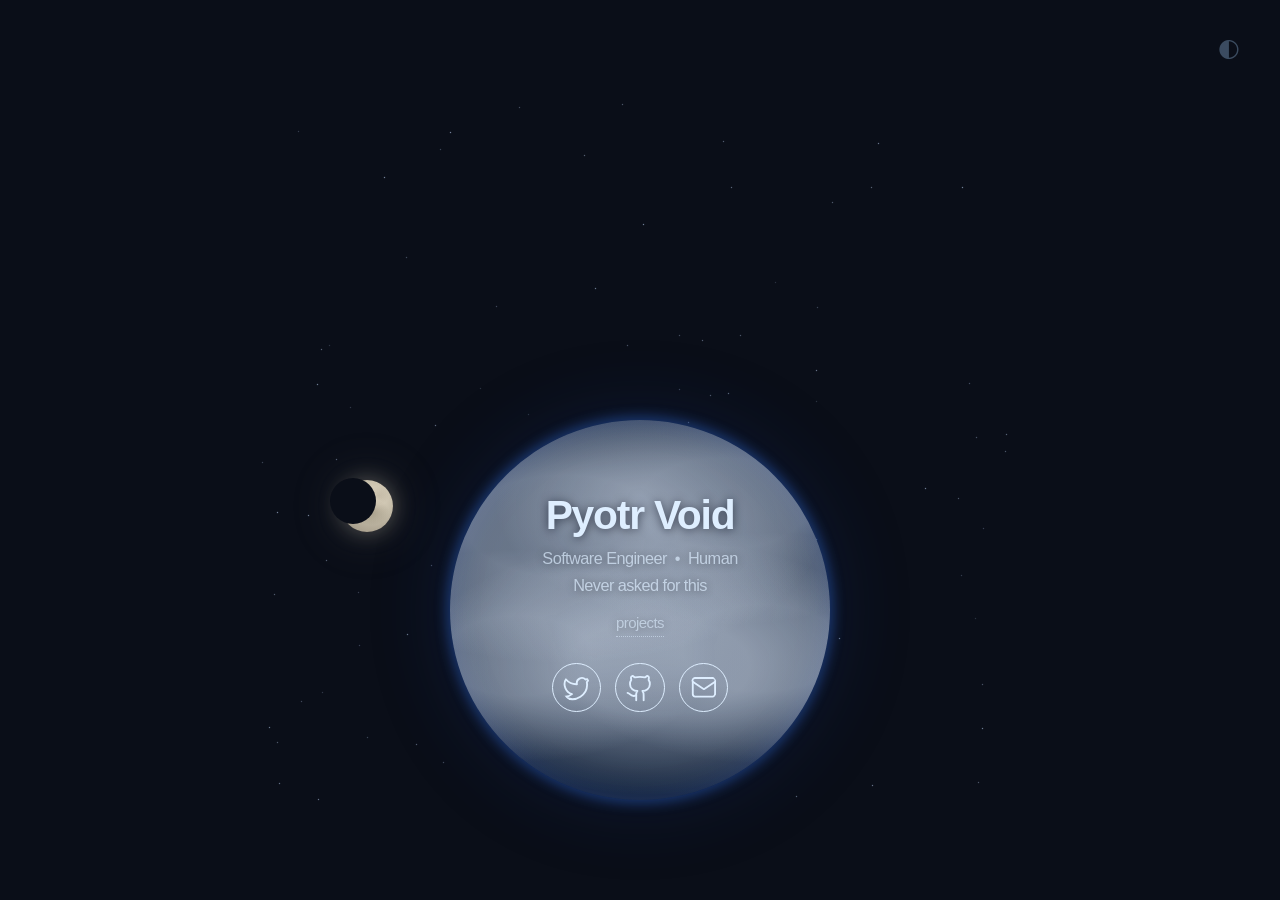
==== index.html @ f8dc1c91 "list clauss on the app store, guard theme storage Clauss is out of TestFlight-only. Both places that" ====
<!doctype html>
<html lang="en" data-theme="dark">
    <head>
        <meta charset="utf-8" />
        <title>Pyotr Void — Software Engineer</title>
        <meta
            name="description"
            content="Personal website of Pyotr Void, Software Engineer"
        />
        <meta name="viewport" content="width=device-width, initial-scale=1" />
        <!-- Kept in sync with the active theme by syncThemeColor(); not keyed
             on prefers-color-scheme, since the toggle is what picks the theme. -->
        <meta name="theme-color" content="#0a0e18" />
        <meta name="color-scheme" content="dark light" />

        <!-- Open Graph -->
        <meta property="og:type" content="website" />
        <meta property="og:url" content="https://ptrpl4.page/" />
        <meta property="og:title" content="Pyotr Void — Software Engineer" />
        <meta property="og:description" content="Personal website of Pyotr Void, Software Engineer" />
        <meta property="og:image" content="https://ptrpl4.page/assets/favicons/web-app-manifest-512x512.png" />
        <meta name="twitter:card" content="summary" />
        <meta name="twitter:creator" content="@ptrpl4" />

        <!-- Favicon -->
        <link rel="icon" href="assets/favicons/favicon.svg" type="image/svg+xml" />
        <link rel="icon" href="assets/favicons/favicon.ico" />
        <link rel="apple-touch-icon" href="assets/favicons/apple-touch-icon.png" />
        <link rel="manifest" href="assets/favicons/site.webmanifest" />

        <link rel="canonical" href="https://ptrpl4.page/" />

        <link rel="stylesheet" href="assets/css/main.css?v=14" />

        <script>
            // Restore saved theme before paint
            (function () {
                // Storage can be refused outright — Safari with cookies blocked,
                // a locked-down profile, some file:// origins. An uncaught
                // SecurityError here would abort the rest of this block and take
                // the toggle listener below with it, leaving a dead button. Fall
                // back to a theme that lasts the session instead.
                function readTheme() {
                    try { return localStorage.getItem("theme"); } catch (e) { return null; }
                }
                function saveTheme(next) {
                    try { localStorage.setItem("theme", next); } catch (e) {}
                }

                var saved = readTheme();
                if (saved === "light" || saved === "dark") {
                    document.documentElement.setAttribute("data-theme", saved);
                }

                // Browser chrome follows the toggle, not the OS. Values mirror --bg.
                var BG = { dark: "#0a0e18", light: "#7aaac8" };
                window.syncThemeColor = function (theme) {
                    var meta = document.querySelector('meta[name="theme-color"]');
                    if (meta) meta.setAttribute("content", BG[theme] || BG.dark);
                };
                syncThemeColor(document.documentElement.getAttribute("data-theme"));

                // Delegated on document so this can live in <head>, where the
                // pre-paint work already has to happen — #theme-toggle is not
                // parsed yet. This block is identical on every page: one that
                // needs extra work on a switch sets window.onThemeChange, which
                // only the landing page does (to reroll the sky object).
                document.addEventListener("click", function (e) {
                    var t = e.target;
                    if (!t || !t.closest || !t.closest("#theme-toggle")) return;
                    var html = document.documentElement;
                    var next = html.getAttribute("data-theme") === "dark" ? "light" : "dark";
                    html.setAttribute("data-theme", next);
                    saveTheme(next);
                    syncThemeColor(next);
                    if (window.onThemeChange) window.onThemeChange(next);
                });
            })();
        </script>
    </head>
    <body>
        <button id="theme-toggle" aria-label="Toggle theme">◐</button>

        <main class="space">
            <div id="stars"></div>
            <div id="sat-orbit"><div id="satellite"></div></div>
            <div id="comet"></div>
            <div id="sky-object"></div>

            <div class="circle">
                <header id="header">
                    <h1>Pyotr Void</h1>
                    <p class="tagline">
                        Software Engineer &nbsp;&bull;&nbsp; Human<br>
                        Never asked for this
                    </p>
                    <a class="page-links" href="/projects/">projects</a>

                    <nav aria-label="Social media links">
                        <!-- role="list" because the reset sets `list-style: none`,
                             and Safari drops list semantics from a list styled
                             that way — VoiceOver stops announcing the count. -->
                        <ul role="list">
                            <li>
                                <a href="https://twitter.com/ptrpl4" aria-label="Twitter">
                                    <svg
                                        aria-hidden="true"
                                        viewBox="0 0 24 24"
                                        width="24"
                                        height="24"
                                        stroke="currentColor"
                                        fill="none"
                                        stroke-width="1.75"
                                        stroke-linecap="round"
                                        stroke-linejoin="round"
                                    >
                                        <path d="M22 4s-.7 2.1-2 3.4c1.6 10-9.4 17.3-18 11.6 2.2.1 4.4-.6 6-2C3 15.5.5 9.6 3 5c2.2 2.6 5.6 4.1 9 4-.9-4.2 4-6.6 7-3.8 1.1 0 3-1.2 3-1.2z"></path>
                                    </svg>
                                </a>
                            </li>
                            <li>
                                <a href="https://github.com/ptrpl4" aria-label="GitHub">
                                    <svg
                                        aria-hidden="true"
                                        viewBox="0 0 24 24"
                                        width="24"
                                        height="24"
                                        stroke="currentColor"
                                        fill="none"
                                        stroke-width="1.75"
                                        stroke-linecap="round"
                                        stroke-linejoin="round"
                                    >
                                        <path d="M15 22v-4a4.8 4.8 0 0 0-1-3.5c3 0 6-2 6-5.5.08-1.25-.27-2.48-1-3.5.28-1.15.28-2.35 0-3.5 0 0-1 0-3 1.5-2.64-.5-5.36-.5-8 0C6 2 5 2 5 2c-.3 1.15-.3 2.35 0 3.5A5.403 5.403 0 0 0 4 9c0 3.5 3 5.5 6 5.5-.39.49-.68 1.05-.85 1.65-.17.6-.22 1.23-.15 1.85v4"></path>
                                        <path d="M9 18c-4.51 2-5-2-7-2"></path>
                                    </svg>
                                </a>
                            </li>
                            <li>
                                <a href="&#109;&#97;&#105;&#108;&#116;&#111;&#58;&#112;&#116;&#114;&#112;&#108;&#52;&#64;&#105;&#99;&#108;&#111;&#117;&#100;&#46;&#99;&#111;&#109;" aria-label="Email">
                                    <svg
                                        aria-hidden="true"
                                        viewBox="0 0 24 24"
                                        width="24"
                                        height="24"
                                        stroke="currentColor"
                                        fill="none"
                                        stroke-width="1.75"
                                        stroke-linecap="round"
                                        stroke-linejoin="round"
                                    >
                                        <path d="M3 7a2 2 0 0 1 2-3h14a2 2 0 0 1 2 3v10a2 2 0 0 1-2 2H5a2 2 0 0 1-2-2V7z"></path>
                                        <path d="M3 7l9 6 9-6"></path>
                                    </svg>
                                </a>
                            </li>
                        </ul>
                    </nav>
                </header>
            </div>
        </main>

        <script>
            (function () {
                function createStars() {
                    var el = document.getElementById("stars");
                    var wrapper = document.querySelector(".space");
                    if (!el || !wrapper) return;
                    var w = wrapper.offsetWidth;
                    var h = wrapper.offsetHeight;
                    var shadows = [];
                    for (var i = 0; i < 90; i++) {
                        var x = Math.round(Math.random() * w);
                        var y = Math.round(Math.random() * h);
                        var a = (0.25 + Math.random() * 0.65).toFixed(2);
                        shadows.push(x + "px " + y + "px 1px rgba(200,220,255," + a + ")");
                    }
                    el.style.boxShadow = shadows.join(",");
                }

                createStars();

                function setMoonPhase() {
                    var el = document.getElementById("sky-object");
                    if (!el) return;
                    if (Math.random() < 0.15) {
                        // Full moon
                        el.style.setProperty("--crescent-opacity", "0");
                    } else {
                        // Random crescent: left 2px (thin sliver) to -38px (thick gibbous)
                        var left = (2 - Math.random() * 40).toFixed(1);
                        el.style.setProperty("--crescent-left", left + "px");
                        el.style.setProperty("--crescent-opacity", "1");
                    }
                }

                if (document.documentElement.getAttribute("data-theme") === "dark") {
                    setMoonPhase();
                }

                // Place sun/moon in a random position in the upper arc above Earth.
                // R is scaled to Earth's actual rendered radius so it works on all screen sizes.
                //
                // The two random draws are held across calls so a resize re-solves
                // the same slot against the new geometry instead of teleporting the
                // object elsewhere. `reroll` picks a new slot (on theme switch).
                // angleSeed is a fraction of maxAngle, so the clamp still adapts.
                var angleSeed = Math.random() * 2 - 1;
                var distSeed  = Math.random();

                function placeSkyObject(animate, reroll) {
                    if (reroll) {
                        angleSeed = Math.random() * 2 - 1;
                        distSeed  = Math.random();
                    }

                    var wrapper = document.querySelector(".space");
                    var circle  = document.querySelector(".circle");
                    var el      = document.getElementById("sky-object");
                    if (!el || !wrapper || !circle) return;

                    var wRect = wrapper.getBoundingClientRect();
                    var cRect = circle.getBoundingClientRect();
                    var ex = cRect.left - wRect.left + cRect.width  / 2;
                    var ey = cRect.top  - wRect.top  + cRect.height / 2;
                    var er = cRect.width / 2;

                    var dist  = er * 1.45 + distSeed * er * 0.15;
                    var skyR  = el.offsetWidth / 2 || 32;
                    var maxX  = wRect.width / 2 - skyR - 8;
                    var maxAngle = Math.min(70 * Math.PI / 180, Math.asin(Math.min(0.99, maxX / dist)));
                    var angle = angleSeed * maxAngle;
                    var x = ex + dist * Math.sin(angle);
                    var y = ey - dist * Math.cos(angle);

                    if (!animate) {
                        el.style.transition = "none";
                        el.style.left = x + "px";
                        el.style.top  = y + "px";
                        el.offsetHeight; // force reflow before restoring transition
                        el.style.transition = "";
                    } else {
                        el.style.left = x + "px";
                        el.style.top  = y + "px";
                    }
                }

                placeSkyObject(false);

                // .space changes size on resize / device rotation, which would
                // strand the sky object at stale pixel coordinates — possibly
                // over Earth, where the crescent overlay stops matching --bg.
                var resizeTimer;
                window.addEventListener("resize", function () {
                    clearTimeout(resizeTimer);
                    resizeTimer = setTimeout(function () {
                        placeSkyObject(false);
                    }, 150);
                });

                // Runs after the head script's own toggle work. A theme switch
                // is the one time the sky object rerolls to a new slot.
                window.onThemeChange = function (next) {
                    placeSkyObject(true, true);
                    if (next === "dark") setMoonPhase();
                };
            })();
        </script>
    </body>
</html>
---- assets/css/main.css ----
/* Reset */
*,
*::before,
*::after {
    box-sizing: border-box;
    margin: 0;
    padding: 0;
    border: 0;
}

/* Themes */
:root,
[data-theme="dark"] {
    --bg: #0a0e18;
    --fg: #7898b8;
    --circle-bg: #091830;
    --circle-fg: #deeeff;
    --circle-shadow: 0 0 80px rgba(20, 50, 120, 0.3), 0 0 12px 4px rgba(60, 130, 255, 0.35), inset 0 0 30px rgba(30, 80, 220, 0.22);
    --icon-hover-bg: rgba(255, 255, 255, 0.06);
    --icon-active-bg: rgba(255, 255, 255, 0.14);
    --border-subtle: rgba(120, 152, 184, 0.15);
    --border-medium: rgba(120, 152, 184, 0.4);
    --sky-color: #c4bca8;
    --sky-glow: 0 0 22px rgba(196, 188, 168, 0.38), 0 0 55px rgba(196, 188, 168, 0.18), 0 0 90px rgba(180, 175, 160, 0.08);
    --animation-duration: 0.2s;
    color-scheme: dark;
}

[data-theme="light"] {
    --bg: #7aaac8;
    --fg: #1a3050;
    --circle-bg: #1c4e8c;
    --circle-fg: #0a1828;
    --circle-shadow: 0 0 14px 5px rgba(80, 135, 180, 0.5), 0 0 80px rgba(55, 105, 155, 0.38), 0 0 160px rgba(40, 85, 135, 0.2), 0 30px 60px rgba(55, 100, 150, 0.28), inset 0 45px 40px -15px rgba(255, 250, 200, 0.2), inset 0 -65px 55px -10px rgba(0, 4, 25, 0.6), inset 0 0 25px rgba(50, 100, 200, 0.12);
    --icon-hover-bg: rgba(255, 255, 255, 0.12);
    --icon-active-bg: rgba(255, 255, 255, 0.24);
    --border-subtle: rgba(26, 48, 80, 0.12);
    --border-medium: rgba(26, 48, 80, 0.4);
    --sky-color: #ffcc28;
    --sky-glow: 0 0 35px rgba(255, 204, 40, 1), 0 0 80px rgba(255, 170, 10, 0.75), 0 0 160px rgba(255, 140, 0, 0.45), 0 0 240px rgba(255, 120, 0, 0.18);
    color-scheme: light;
}

/* Base */
html {
    height: 100%;
}

body {
    font-family: -apple-system, BlinkMacSystemFont, "Segoe UI", Roboto,
        Helvetica, Arial, sans-serif;
    /* rem, not pt: an absolute print unit ignores the reader's browser
       font-size setting. 1.4167rem is 17pt exactly at a 16px root. */
    font-size: 1.4167rem;
    font-weight: 300;
    line-height: 1.75;
    letter-spacing: -0.025em;
    color: var(--fg);
    background: var(--bg);
    height: 100%;
    display: flex;
    align-items: center;
    justify-content: center;
    transition: background var(--animation-duration) ease,
        color var(--animation-duration) ease;
    -webkit-text-size-adjust: none;
    min-width: 320px;
}

ol,
ul {
    list-style: none;
}

a {
    color: inherit;
    text-decoration: none;
    outline: 0;
    border-bottom: dotted 1px;
    transition: border-color var(--animation-duration) ease-in-out,
        opacity var(--animation-duration) ease-in-out;
}

a:hover {
    border-color: transparent;
}

/* Keyboard focus — `outline: 0` above only suppresses the pointer-driven ring */
a:focus-visible,
button:focus-visible {
    outline: 2px solid currentColor;
    outline-offset: 3px;
    border-radius: 3px;
    opacity: 1;
}

/* Animations */
@keyframes fadeIn {
    from { opacity: 0; }
    to   { opacity: 1; }
}

@keyframes slideUp {
    from {
        transform: translate3d(0, 1em, 0);
        opacity: 0;
    }
    to {
        transform: translate3d(0, 0, 0);
        opacity: 1;
    }
}

/* Wrapper — large enough for sky object above the circle */
.space {
    position: relative;
    width: 760px;
    height: 700px;
    animation: fadeIn 0.6s ease forwards;
}

/* Circle (Earth) — the page's one solid object; clouds come from ::before */
.circle {
    position: absolute;
    left: 50%;
    bottom: 0;
    transform: translateX(-50%);
    z-index: 2;
    width: 380px;
    height: 380px;
    border-radius: 50%;
    background: var(--circle-bg);
    color: var(--circle-fg);
    box-shadow: var(--circle-shadow);
    display: flex;
    align-items: center;
    justify-content: center;
    transition: background var(--animation-duration) ease,
        box-shadow var(--animation-duration) ease;
}

/* Stars — dark mode only, JS-generated via box-shadow */
#stars {
    position: absolute;
    top: 0;
    left: 0;
    width: 1px;
    height: 1px;
    z-index: 1;
    pointer-events: none;
    transition: opacity var(--animation-duration) ease;
}

[data-theme="light"] #stars {
    opacity: 0;
}

/* Satellite — light theme only, orbits Earth at z-index 1 (passes behind) */
/*
 * .space is a flex item of body with the default flex-shrink: 1, and every
 * child here is absolutely positioned — so its min-content width is 0 and
 * nothing stops it shrinking below the declared 760px. Between 501px and
 * 759px the desktop breakpoint still applies while .space is narrower than
 * 760, so a pixel `left` would strand the orbit while .circle (left: 50%)
 * recentres. 50% IS the documented centre formula (x = space_width / 2) at
 * every breakpoint — 380/760, 160/320, 150/300 — so this is exact, not an
 * approximation, and it tracks whatever width .space ends up with.
 */
#sat-orbit {
    position: absolute;
    left: 50%;
    top: 510px;
    width: 0;
    height: 0;
    z-index: 1;
    pointer-events: none;
    opacity: 0;
    transition: opacity var(--animation-duration) ease;
    animation: orbit-sat 14s linear infinite;
}

[data-theme="light"] #sat-orbit {
    opacity: 1;
}

#satellite {
    position: absolute;
    width: 7px;
    height: 4px;
    background: rgba(210, 220, 235, 0.95);
    border-radius: 1px;
    transform: translate(238px, -2px);
    box-shadow:
        0 0 5px 1px rgba(160, 200, 255, 0.8),
        -9px 0 0 2px rgba(170, 195, 220, 0.75),
        9px 0 0 2px rgba(170, 195, 220, 0.75);
}

@keyframes orbit-sat {
    from { transform: rotate(0deg); }
    to   { transform: rotate(360deg); }
}

/* Comet — light theme only, crosses sky occasionally */
/* Percentage for the same reason as #sat-orbit: at 635px the comet would sit
   outside a shrunk .space and push a horizontal scrollbar — in both themes,
   since `opacity: 0` and `animation: none` still occupy layout. 635/760. */
#comet {
    position: absolute;
    top: 95px;
    left: 83.55%;
    width: 5px;
    height: 5px;
    border-radius: 50%;
    background: rgba(255, 255, 245, 1);
    z-index: 1;
    pointer-events: none;
    opacity: 0;
    /* tail: box-shadows fading upper-right (opposite to motion direction) */
    box-shadow:
        0 0 8px 3px rgba(255, 240, 160, 0.9),
        9px -7px 5px rgba(255, 252, 210, 0.55),
        20px -15px 7px rgba(255, 252, 210, 0.35),
        34px -25px 9px rgba(255, 252, 210, 0.2),
        50px -37px 11px rgba(255, 252, 210, 0.09),
        68px -50px 14px rgba(255, 252, 210, 0.03);
    animation: comet-fly 16s ease-in-out infinite;
    animation-delay: -3s;
}

[data-theme="dark"] #comet {
    animation: none;
}

@keyframes comet-fly {
    0%   { opacity: 0; transform: translate(0, 0); }
    4%   { opacity: 1; }
    22%  { opacity: 0; transform: translate(-310px, 225px); }
    100% { opacity: 0; transform: translate(-310px, 225px); }
}

/* Clouds — full coverage cloud deck with variation so it reads as texture not flat */
.circle::before {
    content: '';
    position: absolute;
    inset: 0;
    border-radius: 50%;
    z-index: -1;
    pointer-events: none;
    background:
        radial-gradient(ellipse 85% 45% at 30% 28%, rgba(210, 220, 235, 0.42) 30%, transparent 80%),
        radial-gradient(ellipse 75% 40% at 72% 22%, rgba(210, 220, 235, 0.38) 30%, transparent 80%),
        radial-gradient(ellipse 80% 42% at 55% 65%, rgba(210, 220, 235, 0.40) 30%, transparent 80%),
        radial-gradient(ellipse 65% 35% at 18% 62%, rgba(210, 220, 235, 0.35) 30%, transparent 80%),
        radial-gradient(ellipse 70% 38% at 82% 60%, rgba(210, 220, 235, 0.36) 30%, transparent 80%),
        radial-gradient(ellipse 95% 95% at 50% 50%, rgba(200, 215, 230, 0.18) 0%, transparent 100%);
}

[data-theme="light"] .circle::before {
    background:
        radial-gradient(ellipse 85% 45% at 30% 28%, rgba(255, 255, 255, 0.55) 30%, transparent 80%),
        radial-gradient(ellipse 75% 40% at 72% 22%, rgba(255, 255, 255, 0.50) 30%, transparent 80%),
        radial-gradient(ellipse 80% 42% at 55% 65%, rgba(255, 255, 255, 0.52) 30%, transparent 80%),
        radial-gradient(ellipse 65% 35% at 18% 62%, rgba(255, 255, 255, 0.45) 30%, transparent 80%),
        radial-gradient(ellipse 70% 38% at 82% 60%, rgba(255, 255, 255, 0.48) 30%, transparent 80%),
        radial-gradient(ellipse 95% 95% at 50% 50%, rgba(255, 255, 255, 0.22) 0%, transparent 100%);
}

/*
 * Sky object — sun (light theme) or moon (dark theme).
 * Positioned via JS in the upper arc; transitions on reposition.
 */
#sky-object {
    position: absolute;
    z-index: 3;
    /* Fallback slot in the upper arc, used when JS is unavailable.
       placeSkyObject() overrides both via inline styles. */
    left: 50%;
    top: 33%;
    border-radius: 50%;
    background: var(--sky-color);
    box-shadow: var(--sky-glow);
    transform: translate(-50%, -50%);
    transition: left 0.8s ease, top 0.8s ease,
        width var(--animation-duration) ease,
        height var(--animation-duration) ease,
        background var(--animation-duration) ease,
        box-shadow var(--animation-duration) ease;
}

/* Sun (light theme): larger, warm gold */
[data-theme="light"] #sky-object {
    width: 64px;
    height: 64px;
}

/* Moon (dark theme): smaller, crescent via ::after overlay, sphere gradient */
[data-theme="dark"] #sky-object {
    width: 52px;
    height: 52px;
    overflow: visible;
    background:
        radial-gradient(ellipse 35% 25% at 58% 62%, rgba(100, 90, 70, 0.35), transparent),
        radial-gradient(ellipse 20% 18% at 72% 30%, rgba(130, 120, 100, 0.25), transparent),
        radial-gradient(circle at 64% 34%, #e2d8c4, #c4bca8 42%, #968c7c);
}

/*
 * Crescent: overlay a --bg-colored circle offset to the left,
 * leaving a lit arc on the right. Since #sky-object never overlaps
 * .circle geometrically, --bg matches the background behind the moon.
 */
[data-theme="dark"] #sky-object::after {
    content: '';
    position: absolute;
    width: 46px;
    height: 46px;
    border-radius: 50%;
    background: var(--bg);
    top: -2px;
    left: var(--crescent-left, -12px);
    opacity: var(--crescent-opacity, 1);
    transition: background var(--animation-duration) ease,
        left 0.7s ease,
        opacity 0.7s ease;
}

/* Header */
#header {
    text-align: center;
    cursor: default;
    padding: 1em;
    animation: slideUp 0.6s 0.2s both;
    text-shadow: 0 1px 10px rgba(0, 8, 24, 0.6);
}

[data-theme="light"] #header {
    text-shadow: 0 1px 8px rgba(255, 255, 255, 0.7);
}

#header h1 {
    font-size: 1.8em;
    font-weight: 700;
    line-height: 1;
    letter-spacing: -0.03em;
}

#header .tagline {
    font-size: 0.72em;
    font-weight: 400;
    margin: 0.6em 0 0.2em;
    opacity: 0.65;
    line-height: 1.6;
}

#header .page-links {
    font-size: 0.66em;
    margin: 0.2em 0 0.8em;
    opacity: 0.55;
    border-bottom: dotted 1px currentColor;
    display: inline-block;
}

#header .page-links:hover {
    opacity: 0.9;
    border-color: transparent;
}

/* Same id-specificity problem as #theme-toggle below: the generic
   a:focus-visible is (0,1,1) and loses to the 0.55 above, dimming the ring. */
#header .page-links:focus-visible {
    opacity: 1;
}

/* Nav icons */
#header nav {
    margin-top: 0.6em;
}

#header nav ul {
    display: flex;
    justify-content: center;
    gap: 0.6em;
}

#header nav a {
    display: inline-flex;
    border: 0;
    -webkit-tap-highlight-color: transparent;
}

#header nav a svg {
    width: 2.2em;
    height: 2.2em;
    stroke-width: 1.5;
    border-radius: 100%;
    border: solid 1px currentColor;
    padding: 0.4em;
    transition: background var(--animation-duration) ease-in-out,
        transform var(--animation-duration) ease-in-out;
}

/* The icons are circles — keep the focus ring concentric with them */
#header nav a:focus-visible {
    border-radius: 50%;
}

#header nav a:hover svg {
    background-color: var(--icon-hover-bg);
    transform: scale(1.1);
}

#header nav a:active svg {
    background-color: var(--icon-active-bg);
    transform: scale(0.95);
}

/*
 * Text pages — /projects/ and everything under it.
 *
 * `body` above is a flex container with `height: 100%` and
 * `align-items: center`, sized for the landing page's fixed scene. A flex item
 * taller than that container overflows it equally top and bottom, and the top
 * overflow sits at a negative scroll offset — unreachable. Any page whose
 * content can outgrow the viewport must therefore opt out.
 */
body.text-page {
    display: block;
    height: auto;
    min-height: 100%;
}

/*
 * Text-page palettes. Both themes repaint here, because the global pairs are
 * tuned for the landing page — large type over a decorative scene — and a page
 * of small body text needs contrast headroom the fades below can spend.
 *
 * Global light is #1a3050 on #7aaac8: 5.32:1, barely over the 4.5 AA floor at
 * full strength, so opacity 0.75 dropped it to 3.4. These pairs start at
 * 8.2:1 (light) and 8.3:1 (dark), which keeps the 0.75 tier at 4.96 / 5.26.
 *
 * Each is scoped to its own [data-theme] and nothing else. A bare :root in
 * either selector list would tie with the other theme's [data-theme] rule on
 * specificity and, sitting later in the cascade, win in both modes — silently
 * disabling the toggle. Mirrored by each text page's syncThemeColor() BG map.
 */
[data-theme="dark"] body.text-page {
    --bg: #111c2e;
    --fg: #9db8d4;
}

[data-theme="light"] body.text-page {
    --bg: #8ab6d0;
    --fg: #0a1828;
}

/*
 * Shared text column. One width and one padding across the projects list, the
 * app pages and the privacy pages, so navigating between them does not shift
 * the measure. `#page` carries an id (1,0,0) but nothing here competes with it.
 */
#page,
.app-page,
.legal-page {
    max-width: 32em;
    margin: 0 auto;
    padding: 3em 2em 4em;
    animation: fadeIn 0.5s forwards;
}

/*
 * Top bar: back link left, theme toggle right, on one line. It sits inside the
 * text column rather than the viewport, so it picks up that column's width and
 * padding and the toggle lands on the same line as the back link at every
 * breakpoint — no separate positioning per page.
 */
.page-bar {
    display: flex;
    justify-content: space-between;
    align-items: center;
    gap: 1em;
    margin-bottom: 2.5em;
}

/* In the bar the toggle is a flex item, not pinned to the viewport corner.
   index.html and 404.html have no bar and keep the fixed default below —
   including its lighter 0.45, which suits a glyph floating over the scene but
   not one sitting in a row of text. */
.page-bar #theme-toggle {
    position: static;
    opacity: 0.75;
}

/* One heading size for every text page */
#page header h1,
.app-page h1,
.legal-page h1 {
    font-size: 1.9em;
    font-weight: 700;
    letter-spacing: -0.03em;
    line-height: 1.1;
}

/* Per-app landing page — /projects/<app>/ */
.app-page {
    text-align: center;
}

/* Under the name at every width — `.app-title`'s <h1> is a block, so the badge
   starts its own line, and `.app-page`'s `text-align: center` centres both. It
   sat beside the name for one revision, which needed absolute positioning to
   keep the name itself on the page centre line and still overflowed a 320px
   viewport. Below, neither problem exists. */
.app-title .badge {
    display: inline-block;
    margin-top: 0.9em;
}

/*
 * Two fade tiers on the text pages, and no others: 0.85 for text that reads as
 * body copy, 0.75 for anything secondary. 0.75 is the floor — below it the
 * muted colour drops under 4.5:1 against either text-page --bg, and every one
 * of these elements is under 14pt once the ≤500px base applies.
 *
 * Hierarchy is carried by size, weight, case and letter-spacing instead. The
 * old 0.45–0.65 fades were doing that job a second time, at the cost of
 * legibility: .project-desc sat at 2.83:1 in light mode.
 */
.app-page .desc {
    font-size: 0.82em;
    opacity: 0.75;
    margin-top: 1em;
    line-height: 1.6;
}

/* Back link, shared by every text page. A flex item of `.page-bar`, so it needs
   no display or width of its own — the bar handles placement and the spacing
   below it. At 0.7em this rendered ~9.8pt once the ≤500px base kicked in. */
a.back {
    font-size: 0.8em;
    opacity: 0.75;
    border-bottom: none;
    letter-spacing: 0;
}

a.back:hover {
    opacity: 1;
}

/* App metadata and links — shared by the projects list and the app pages */
.app-platforms {
    font-size: 0.72em;
    opacity: 0.75;
    margin-top: 0.35em;
}

.app-page .app-platforms {
    font-size: 0.68em;
    margin-top: 0.7em;
    text-transform: uppercase;
    letter-spacing: 0.08em;
}

.app-links {
    display: flex;
    flex-wrap: wrap;
    gap: 1em;
    margin-top: 0.5em;
}

.app-page .app-links {
    justify-content: center;
    align-items: center;
    gap: 1.3em;
    margin-top: 2em;
}

.app-link {
    font-size: 0.78em;
    opacity: 0.85;
    border-bottom: solid 1px var(--border-medium);
    transition: border-color var(--animation-duration) ease-in-out;
}

.app-page .app-link {
    font-size: 0.8em;
    opacity: 0.9;
}

.app-link:hover {
    opacity: 1;
    border-color: transparent;
}

.badge {
    font-size: 0.68em;
    opacity: 0.75;
    text-transform: uppercase;
    letter-spacing: 0.04em;
    border: solid 1px var(--border-subtle);
    border-radius: 4px;
    padding: 0.15em 0.5em;
    white-space: nowrap;
}

/* In the projects list the badge trails the name inline, in normal flow */
.project-name + .badge {
    margin-left: 0.75em;
    vertical-align: middle;
}

/* Legal footer on the app pages */
.legal {
    display: flex;
    flex-wrap: wrap;
    justify-content: center;
    gap: 1.3em;
    margin-top: 3.5em;
    font-size: 0.66em;
    opacity: 0.75;
}

.legal a {
    border-bottom: dotted 1px;
}

/* No `opacity: 1` here — .legal's own 0.75 is a group-opacity layer, and a
   descendant's opacity multiplies within it rather than escaping it. */
.legal a:hover {
    border-color: transparent;
}

/* Privacy policy — /projects/<app>/privacy/ */
.legal-page {
    text-align: left;
}

.legal-page .meta {
    font-size: 0.68em;
    opacity: 0.75;
    margin-top: 0.6em;
    text-transform: uppercase;
    letter-spacing: 0.06em;
}

.legal-page h2 {
    font-size: 0.92em;
    font-weight: 600;
    margin-top: 2em;
    opacity: 0.9;
}

.legal-page p {
    font-size: 0.82em;
    opacity: 0.75;
    margin-top: 0.7em;
    line-height: 1.7;
}

.legal-page a.inline {
    border-bottom: dotted 1px;
}

.legal-page a.inline:hover {
    border-color: transparent;
}

/* Theme toggle */
#theme-toggle {
    position: fixed;
    top: 1.2em;
    right: 1.4em;
    z-index: 3;
    background: none;
    border: none;
    cursor: pointer;
    color: var(--fg);
    font-size: 1.1em;
    opacity: 0.45;
    padding: 0.2em;
    line-height: 1;
    transition: opacity var(--animation-duration) ease;
    -webkit-tap-highlight-color: transparent;
}

#theme-toggle:hover {
    opacity: 0.9;
}

/* `opacity` composites the outline too, so the generic button:focus-visible
   ring above would draw at this element's 0.45 (or 0.75 in a .page-bar) —
   about 2:1, under the 3:1 floor for focus indicators. Both of those are id
   selectors, so the override has to carry the id as well; keyed at (1,1,0) it
   ties with `.page-bar #theme-toggle` and wins on source order from here. */
#theme-toggle:focus-visible {
    opacity: 1;
}

/*
 * Reduced motion — every animation here ends on its resting frame
 * (comet: opacity 0, satellite: full turn, fadeIn/slideUp: visible),
 * so collapsing durations degrades cleanly to the static scene.
 */
@media (prefers-reduced-motion: reduce) {
    *,
    *::before,
    *::after {
        animation-duration: 0.01ms !important;
        animation-iteration-count: 1 !important;
        transition-duration: 0.01ms !important;
        /* #header is `slideUp 0.6s 0.2s both`; without this the backwards fill
           holds opacity 0 for the full delay, blanking the landing page for
           200ms before it pops in. */
        animation-delay: 0.01ms !important;
    }
}

/* Short viewports — lift planet by shrinking .space height */
@media screen and (max-height: 720px) and (min-width: 501px) {
    .space {
        height: 580px;
    }

    #sat-orbit {
        top: 390px; /* 580 - 380/2 */
    }
}

@media screen and (max-height: 600px) and (min-width: 501px) {
    .space {
        height: 480px;
    }

    #sat-orbit {
        top: 290px; /* 480 - 380/2 */
    }
}

/* Responsive */
@media screen and (max-width: 500px) {
    body {
        /* 14pt at a 16px root — see the base rule for why this is not pt. */
        font-size: 1.1667rem;
    }

    /*
     * The base 300 is a thin stroke once the base size drops a tier and the fades below
     * take another bite — the point at which the text pages became hard to read
     * on a phone while the desktop rendering still looked fine. Scoped to text
     * pages: the landing page is large type and keeps the lighter weight.
     */
    body.text-page {
        font-weight: 400;
    }

    #page,
    .app-page,
    .legal-page {
        padding: 2.5em 1.5em 3em;
    }

    #page header h1,
    .app-page h1,
    .legal-page h1 {
        font-size: 1.5em;
    }

    .space {
        width: 320px;
        height: 540px;
    }

    .circle {
        width: 300px;
        height: 300px;
    }

    #header h1 {
        font-size: 1.6em;
    }

    #sat-orbit {
        top: 390px; /* left is the 50% in the base rule */
    }

    #satellite {
        transform: translate(165px, -2px); /* orbit > Earth radius (150px); right: 160+165=325px, within 360px+ viewports */
    }

    #comet {
        top: 70px;
        left: 81.25%; /* 260/320 */
    }
}

@media screen and (max-width: 360px) {
    .space {
        width: 300px;
    }

    .circle {
        width: 280px;
        height: 280px;
    }

    #sat-orbit {
        top: 400px; /* 540 - 280/2; left is the 50% in the base rule */
    }

    #satellite {
        /* orbit > Earth radius (140px). Body floor is 320px, so .space (300px)
           sits at x=10px: 10 + 150 + 152 + 7 = 319px, no horizontal overflow. */
        transform: translate(152px, -2px);
    }

    #comet {
        top: 65px;
        left: 81.67%; /* 245/300 */
    }
}
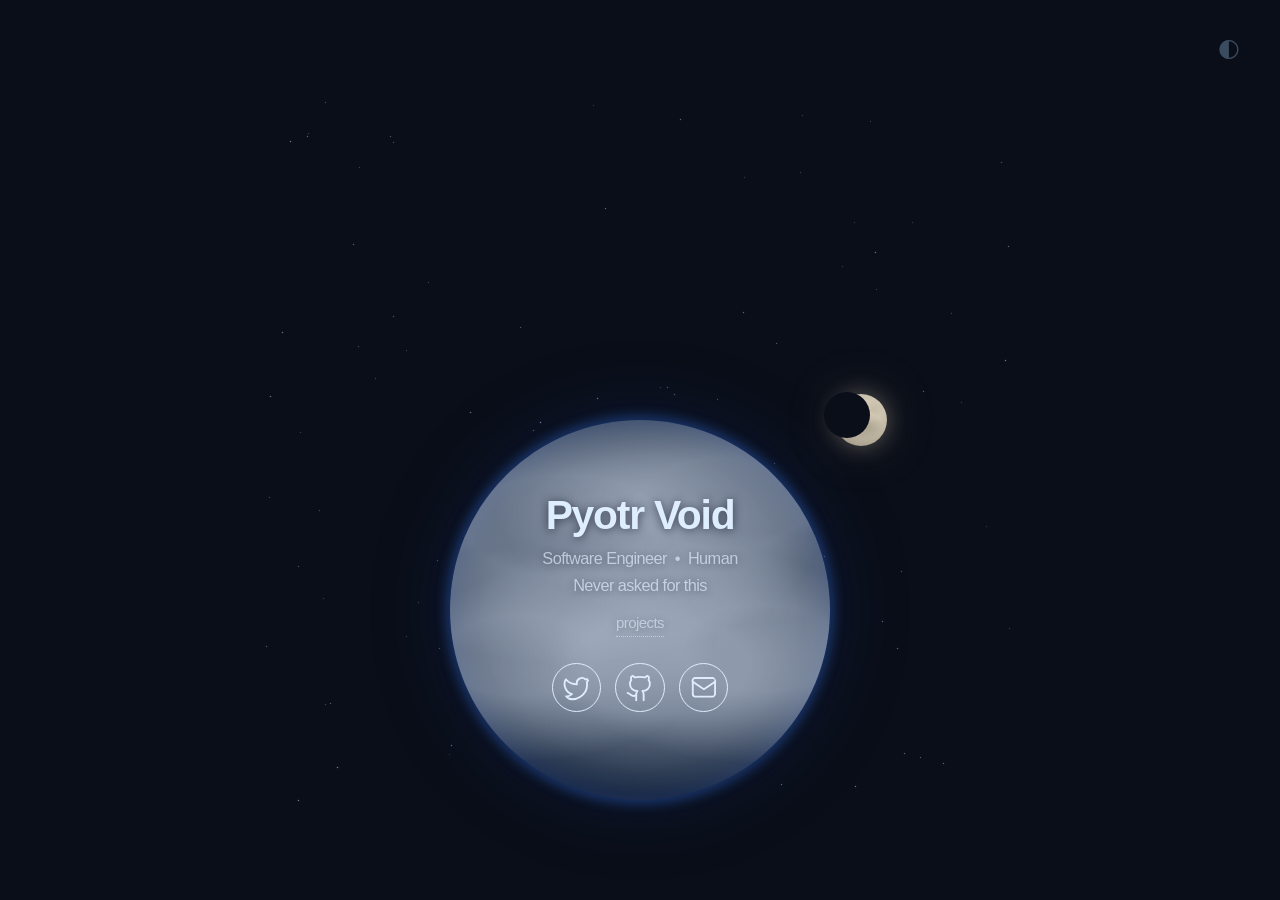
==== commit 39cd01b0: "one theme script, and opt-in centring The pre-paint script was inline in seven <head>s, each carryin" ====
--- a/index.html
+++ b/index.html
@@ -1,5 +1,5 @@
 <!doctype html>
-<html lang="en" data-theme="dark">
+<html lang="en" class="landing" data-theme="dark">
     <head>
         <meta charset="utf-8" />
         <title>Pyotr Void — Software Engineer</title>
@@ -8,9 +8,6 @@
             content="Personal website of Pyotr Void, Software Engineer"
         />
         <meta name="viewport" content="width=device-width, initial-scale=1" />
-        <!-- Kept in sync with the active theme by syncThemeColor(); not keyed
-             on prefers-color-scheme, since the toggle is what picks the theme. -->
-        <meta name="theme-color" content="#0a0e18" />
         <meta name="color-scheme" content="dark light" />
 
         <!-- Open Graph -->
@@ -23,60 +20,16 @@
         <meta name="twitter:creator" content="@ptrpl4" />
 
         <!-- Favicon -->
-        <link rel="icon" href="assets/favicons/favicon.svg" type="image/svg+xml" />
-        <link rel="icon" href="assets/favicons/favicon.ico" />
-        <link rel="apple-touch-icon" href="assets/favicons/apple-touch-icon.png" />
-        <link rel="manifest" href="assets/favicons/site.webmanifest" />
+        <link rel="icon" href="/assets/favicons/favicon.svg" type="image/svg+xml" />
+        <link rel="icon" href="/assets/favicons/favicon.ico" />
+        <link rel="apple-touch-icon" href="/assets/favicons/apple-touch-icon.png" />
+        <link rel="manifest" href="/assets/favicons/site.webmanifest" />
 
         <link rel="canonical" href="https://ptrpl4.page/" />
 
-        <link rel="stylesheet" href="assets/css/main.css?v=14" />
-
-        <script>
-            // Restore saved theme before paint
-            (function () {
-                // Storage can be refused outright — Safari with cookies blocked,
-                // a locked-down profile, some file:// origins. An uncaught
-                // SecurityError here would abort the rest of this block and take
-                // the toggle listener below with it, leaving a dead button. Fall
-                // back to a theme that lasts the session instead.
-                function readTheme() {
-                    try { return localStorage.getItem("theme"); } catch (e) { return null; }
-                }
-                function saveTheme(next) {
-                    try { localStorage.setItem("theme", next); } catch (e) {}
-                }
-
-                var saved = readTheme();
-                if (saved === "light" || saved === "dark") {
-                    document.documentElement.setAttribute("data-theme", saved);
-                }
-
-                // Browser chrome follows the toggle, not the OS. Values mirror --bg.
-                var BG = { dark: "#0a0e18", light: "#7aaac8" };
-                window.syncThemeColor = function (theme) {
-                    var meta = document.querySelector('meta[name="theme-color"]');
-                    if (meta) meta.setAttribute("content", BG[theme] || BG.dark);
-                };
-                syncThemeColor(document.documentElement.getAttribute("data-theme"));
-
-                // Delegated on document so this can live in <head>, where the
-                // pre-paint work already has to happen — #theme-toggle is not
-                // parsed yet. This block is identical on every page: one that
-                // needs extra work on a switch sets window.onThemeChange, which
-                // only the landing page does (to reroll the sky object).
-                document.addEventListener("click", function (e) {
-                    var t = e.target;
-                    if (!t || !t.closest || !t.closest("#theme-toggle")) return;
-                    var html = document.documentElement;
-                    var next = html.getAttribute("data-theme") === "dark" ? "light" : "dark";
-                    html.setAttribute("data-theme", next);
-                    saveTheme(next);
-                    syncThemeColor(next);
-                    if (window.onThemeChange) window.onThemeChange(next);
-                });
-            })();
-        </script>
+        <link rel="stylesheet" href="/assets/css/main.css?v=15" />
+
+        <script src="/assets/js/theme.js?v=15"></script>
     </head>
     <body>
         <button id="theme-toggle" aria-label="Toggle theme">◐</button>
@@ -198,13 +151,9 @@
                     setMoonPhase();
                 }
 
-                // Place sun/moon in a random position in the upper arc above Earth.
-                // R is scaled to Earth's actual rendered radius so it works on all screen sizes.
-                //
-                // The two random draws are held across calls so a resize re-solves
-                // the same slot against the new geometry instead of teleporting the
-                // object elsewhere. `reroll` picks a new slot (on theme switch).
-                // angleSeed is a fraction of maxAngle, so the clamp still adapts.
+                // The two draws are held across calls so a resize re-solves the same
+                // slot against new geometry instead of teleporting; reroll picks a new
+                // one. angleSeed is a fraction of maxAngle, so the clamp still adapts.
                 var angleSeed = Math.random() * 2 - 1;
                 var distSeed  = Math.random();
 
--- a/assets/css/main.css
+++ b/assets/css/main.css
@@ -11,8 +11,8 @@
 /* Themes */
 :root,
 [data-theme="dark"] {
-    --bg: #0a0e18;
-    --fg: #7898b8;
+    --bg: #111c2e;
+    --fg: #9db8d4;
     --circle-bg: #091830;
     --circle-fg: #deeeff;
     --circle-shadow: 0 0 80px rgba(20, 50, 120, 0.3), 0 0 12px 4px rgba(60, 130, 255, 0.35), inset 0 0 30px rgba(30, 80, 220, 0.22);
@@ -27,8 +27,8 @@
 }
 
 [data-theme="light"] {
-    --bg: #7aaac8;
-    --fg: #1a3050;
+    --bg: #8ab6d0;
+    --fg: #0a1828;
     --circle-bg: #1c4e8c;
     --circle-fg: #0a1828;
     --circle-shadow: 0 0 14px 5px rgba(80, 135, 180, 0.5), 0 0 80px rgba(55, 105, 155, 0.38), 0 0 160px rgba(40, 85, 135, 0.2), 0 30px 60px rgba(55, 100, 150, 0.28), inset 0 45px 40px -15px rgba(255, 250, 200, 0.2), inset 0 -65px 55px -10px rgba(0, 4, 25, 0.6), inset 0 0 25px rgba(50, 100, 200, 0.12);
@@ -39,6 +39,19 @@
     --sky-color: #ffcc28;
     --sky-glow: 0 0 35px rgba(255, 204, 40, 1), 0 0 80px rgba(255, 170, 10, 0.75), 0 0 160px rgba(255, 140, 0, 0.45), 0 0 240px rgba(255, 120, 0, 0.18);
     color-scheme: light;
+}
+
+/* The decorative palette, opt-in; the accessible pair above is the default.
+   Class AND theme on each selector makes them (0,2,1) against (0,1,0), so they
+   win on specificity in any source order — keep both parts. */
+html.landing[data-theme="dark"] {
+    --bg: #0a0e18;
+    --fg: #7898b8;
+}
+
+html.landing[data-theme="light"] {
+    --bg: #7aaac8;
+    --fg: #1a3050;
 }
 
 /* Base */
@@ -57,14 +70,21 @@
     letter-spacing: -0.025em;
     color: var(--fg);
     background: var(--bg);
+    min-height: 100%;
+    transition: background var(--animation-duration) ease,
+        color var(--animation-duration) ease;
+    -webkit-text-size-adjust: none;
+    min-width: 320px;
+}
+
+/* Centring is opt-in: a flex item taller than an align-items:center container
+   overflows above it, at a negative scroll offset, unreachable. A page that
+   forgets this class should merely fail to centre. */
+html.landing body {
     height: 100%;
     display: flex;
     align-items: center;
     justify-content: center;
-    transition: background var(--animation-duration) ease,
-        color var(--animation-duration) ease;
-    -webkit-text-size-adjust: none;
-    min-width: 320px;
 }
 
 ol,
@@ -156,16 +176,9 @@
 }
 
 /* Satellite — light theme only, orbits Earth at z-index 1 (passes behind) */
-/*
- * .space is a flex item of body with the default flex-shrink: 1, and every
- * child here is absolutely positioned — so its min-content width is 0 and
- * nothing stops it shrinking below the declared 760px. Between 501px and
- * 759px the desktop breakpoint still applies while .space is narrower than
- * 760, so a pixel `left` would strand the orbit while .circle (left: 50%)
- * recentres. 50% IS the documented centre formula (x = space_width / 2) at
- * every breakpoint — 380/760, 160/320, 150/300 — so this is exact, not an
- * approximation, and it tracks whatever width .space ends up with.
- */
+/* Percentage, never a pixel left: .space shrinks below 760px between 501 and
+   759, where a pixel value would strand the orbit while .circle (left: 50%)
+   recentres. 50% is the exact centre formula at every breakpoint. */
 #sat-orbit {
     position: absolute;
     left: 50%;
@@ -305,11 +318,8 @@
         radial-gradient(circle at 64% 34%, #e2d8c4, #c4bca8 42%, #968c7c);
 }
 
-/*
- * Crescent: overlay a --bg-colored circle offset to the left,
- * leaving a lit arc on the right. Since #sky-object never overlaps
- * .circle geometrically, --bg matches the background behind the moon.
- */
+/* A --bg disc offset left, leaving a lit arc. #sky-object never overlaps
+   .circle, so --bg always matches what is actually behind the moon. */
 [data-theme="dark"] #sky-object::after {
     content: '';
     position: absolute;
@@ -415,50 +425,8 @@
     transform: scale(0.95);
 }
 
-/*
- * Text pages — /projects/ and everything under it.
- *
- * `body` above is a flex container with `height: 100%` and
- * `align-items: center`, sized for the landing page's fixed scene. A flex item
- * taller than that container overflows it equally top and bottom, and the top
- * overflow sits at a negative scroll offset — unreachable. Any page whose
- * content can outgrow the viewport must therefore opt out.
- */
-body.text-page {
-    display: block;
-    height: auto;
-    min-height: 100%;
-}
-
-/*
- * Text-page palettes. Both themes repaint here, because the global pairs are
- * tuned for the landing page — large type over a decorative scene — and a page
- * of small body text needs contrast headroom the fades below can spend.
- *
- * Global light is #1a3050 on #7aaac8: 5.32:1, barely over the 4.5 AA floor at
- * full strength, so opacity 0.75 dropped it to 3.4. These pairs start at
- * 8.2:1 (light) and 8.3:1 (dark), which keeps the 0.75 tier at 4.96 / 5.26.
- *
- * Each is scoped to its own [data-theme] and nothing else. A bare :root in
- * either selector list would tie with the other theme's [data-theme] rule on
- * specificity and, sitting later in the cascade, win in both modes — silently
- * disabling the toggle. Mirrored by each text page's syncThemeColor() BG map.
- */
-[data-theme="dark"] body.text-page {
-    --bg: #111c2e;
-    --fg: #9db8d4;
-}
-
-[data-theme="light"] body.text-page {
-    --bg: #8ab6d0;
-    --fg: #0a1828;
-}
-
-/*
- * Shared text column. One width and one padding across the projects list, the
- * app pages and the privacy pages, so navigating between them does not shift
- * the measure. `#page` carries an id (1,0,0) but nothing here competes with it.
- */
+/* One width and padding across the projects list, the app pages and the privacy
+   pages, so navigating between them does not shift the measure. */
 #page,
 .app-page,
 .legal-page {
@@ -468,12 +436,8 @@
     animation: fadeIn 0.5s forwards;
 }
 
-/*
- * Top bar: back link left, theme toggle right, on one line. It sits inside the
- * text column rather than the viewport, so it picks up that column's width and
- * padding and the toggle lands on the same line as the back link at every
- * breakpoint — no separate positioning per page.
- */
+/* Inside the text column, not the viewport, so it inherits that column's width
+   and padding and needs no per-page positioning. */
 .page-bar {
     display: flex;
     justify-content: space-between;
@@ -506,26 +470,16 @@
     text-align: center;
 }
 
-/* Under the name at every width — `.app-title`'s <h1> is a block, so the badge
-   starts its own line, and `.app-page`'s `text-align: center` centres both. It
-   sat beside the name for one revision, which needed absolute positioning to
-   keep the name itself on the page centre line and still overflowed a 320px
-   viewport. Below, neither problem exists. */
+/* Under the name: the <h1> is a block, so the badge starts its own line. Beside
+   it needed absolute positioning and overflowed a 320px viewport. */
 .app-title .badge {
     display: inline-block;
     margin-top: 0.9em;
 }
 
-/*
- * Two fade tiers on the text pages, and no others: 0.85 for text that reads as
- * body copy, 0.75 for anything secondary. 0.75 is the floor — below it the
- * muted colour drops under 4.5:1 against either text-page --bg, and every one
- * of these elements is under 14pt once the ≤500px base applies.
- *
- * Hierarchy is carried by size, weight, case and letter-spacing instead. The
- * old 0.45–0.65 fades were doing that job a second time, at the cost of
- * legibility: .project-desc sat at 2.83:1 in light mode.
- */
+/* Two tiers and no others: 0.85 for body copy, 0.75 for secondary. 0.75 is the
+   floor — below it the composite drops under 4.5:1 against either --bg. Size,
+   weight, case and letter-spacing carry hierarchy instead. */
 .app-page .desc {
     font-size: 0.82em;
     opacity: 0.75;
@@ -687,20 +641,15 @@
     opacity: 0.9;
 }
 
-/* `opacity` composites the outline too, so the generic button:focus-visible
-   ring above would draw at this element's 0.45 (or 0.75 in a .page-bar) —
-   about 2:1, under the 3:1 floor for focus indicators. Both of those are id
-   selectors, so the override has to carry the id as well; keyed at (1,1,0) it
-   ties with `.page-bar #theme-toggle` and wins on source order from here. */
+/* opacity composites the outline too, so the generic ring would draw at 0.45 —
+   about 2:1, under the 3:1 floor for focus indicators. Must carry the id to
+   outrank `.page-bar #theme-toggle`. */
 #theme-toggle:focus-visible {
     opacity: 1;
 }
 
-/*
- * Reduced motion — every animation here ends on its resting frame
- * (comet: opacity 0, satellite: full turn, fadeIn/slideUp: visible),
- * so collapsing durations degrades cleanly to the static scene.
- */
+/* Every animation ends on its resting frame, so collapsing durations degrades
+   cleanly to the static scene. */
 @media (prefers-reduced-motion: reduce) {
     *,
     *::before,
@@ -738,19 +687,16 @@
 
 /* Responsive */
 @media screen and (max-width: 500px) {
+    /* 300 is too thin once the size drops a tier and the fades take another
+       bite. Landing keeps it — large type over the scene. */
     body {
         /* 14pt at a 16px root — see the base rule for why this is not pt. */
         font-size: 1.1667rem;
-    }
-
-    /*
-     * The base 300 is a thin stroke once the base size drops a tier and the fades below
-     * take another bite — the point at which the text pages became hard to read
-     * on a phone while the desktop rendering still looked fine. Scoped to text
-     * pages: the landing page is large type and keeps the lighter weight.
-     */
-    body.text-page {
         font-weight: 400;
+    }
+
+    html.landing body {
+        font-weight: 300;
     }
 
     #page,
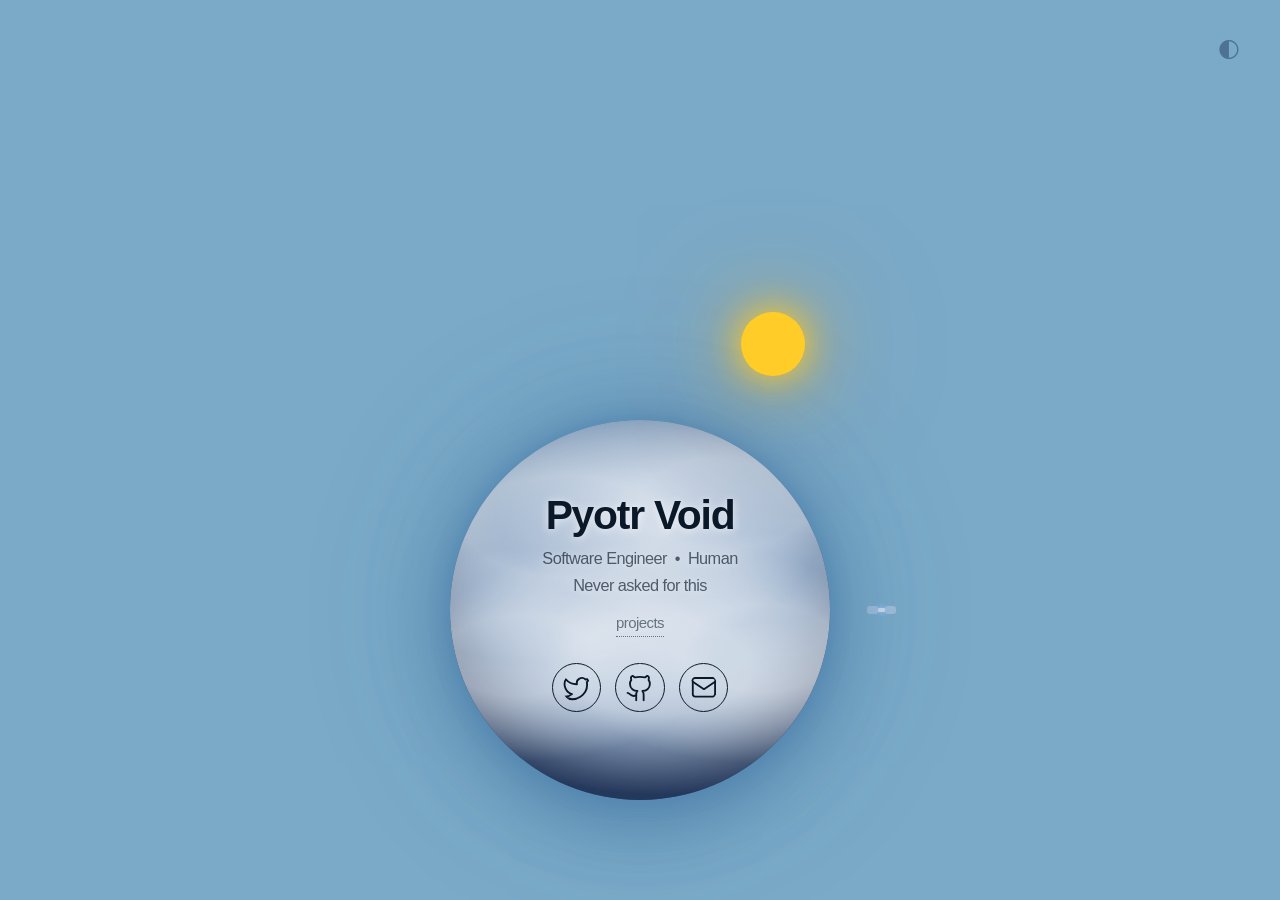
==== commit fad5cd30: "follow the system theme, per tab The OS decides on load; the toggle overrides it and that choice liv" ====
--- a/index.html
+++ b/index.html
@@ -27,9 +27,9 @@
 
         <link rel="canonical" href="https://ptrpl4.page/" />
 
-        <link rel="stylesheet" href="/assets/css/main.css?v=15" />
-
-        <script src="/assets/js/theme.js?v=15"></script>
+        <link rel="stylesheet" href="/assets/css/main.css?v=16" />
+
+        <script src="/assets/js/theme.js?v=16"></script>
     </head>
     <body>
         <button id="theme-toggle" aria-label="Toggle theme">◐</button>
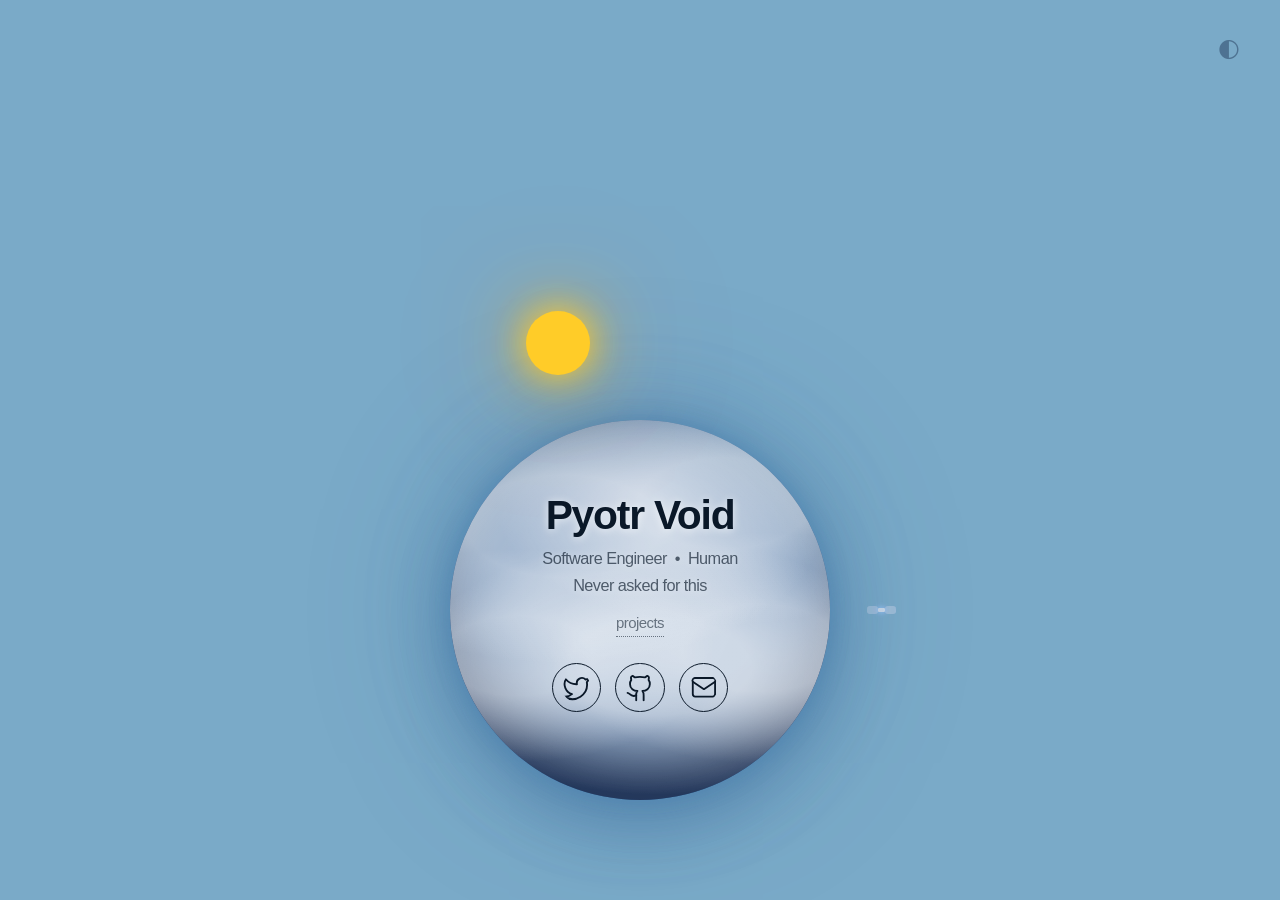
==== commit 382930e8: "drop the ?v= cache query Pages serves assets max-age=14400 against max-age=600 for HTML, so the quer" ====
--- a/index.html
+++ b/index.html
@@ -27,9 +27,9 @@
 
         <link rel="canonical" href="https://ptrpl4.page/" />
 
-        <link rel="stylesheet" href="/assets/css/main.css?v=16" />
-
-        <script src="/assets/js/theme.js?v=16"></script>
+        <link rel="stylesheet" href="/assets/css/main.css" />
+
+        <script src="/assets/js/theme.js"></script>
     </head>
     <body>
         <button id="theme-toggle" aria-label="Toggle theme">◐</button>
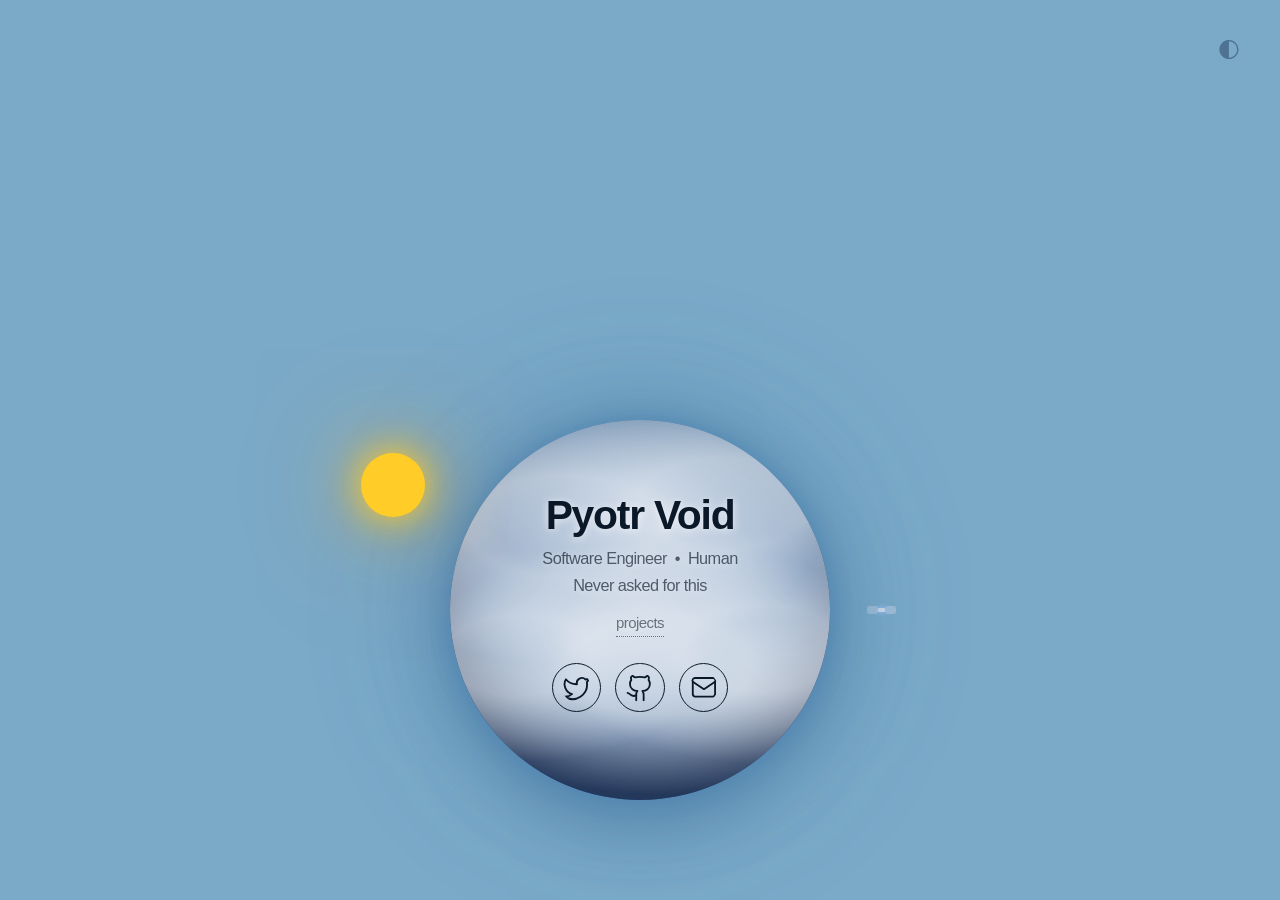
==== commit 0f85a30c: "move inline css and js into cached files No page carries an inline <style> or <script> any more. HTM" ====
--- a/index.html
+++ b/index.html
@@ -30,6 +30,7 @@
         <link rel="stylesheet" href="/assets/css/main.css" />
 
         <script src="/assets/js/theme.js"></script>
+        <script src="/assets/js/scene.js" defer></script>
     </head>
     <body>
         <button id="theme-toggle" aria-label="Toggle theme">◐</button>
@@ -113,107 +114,5 @@
             </div>
         </main>
 
-        <script>
-            (function () {
-                function createStars() {
-                    var el = document.getElementById("stars");
-                    var wrapper = document.querySelector(".space");
-                    if (!el || !wrapper) return;
-                    var w = wrapper.offsetWidth;
-                    var h = wrapper.offsetHeight;
-                    var shadows = [];
-                    for (var i = 0; i < 90; i++) {
-                        var x = Math.round(Math.random() * w);
-                        var y = Math.round(Math.random() * h);
-                        var a = (0.25 + Math.random() * 0.65).toFixed(2);
-                        shadows.push(x + "px " + y + "px 1px rgba(200,220,255," + a + ")");
-                    }
-                    el.style.boxShadow = shadows.join(",");
-                }
-
-                createStars();
-
-                function setMoonPhase() {
-                    var el = document.getElementById("sky-object");
-                    if (!el) return;
-                    if (Math.random() < 0.15) {
-                        // Full moon
-                        el.style.setProperty("--crescent-opacity", "0");
-                    } else {
-                        // Random crescent: left 2px (thin sliver) to -38px (thick gibbous)
-                        var left = (2 - Math.random() * 40).toFixed(1);
-                        el.style.setProperty("--crescent-left", left + "px");
-                        el.style.setProperty("--crescent-opacity", "1");
-                    }
-                }
-
-                if (document.documentElement.getAttribute("data-theme") === "dark") {
-                    setMoonPhase();
-                }
-
-                // The two draws are held across calls so a resize re-solves the same
-                // slot against new geometry instead of teleporting; reroll picks a new
-                // one. angleSeed is a fraction of maxAngle, so the clamp still adapts.
-                var angleSeed = Math.random() * 2 - 1;
-                var distSeed  = Math.random();
-
-                function placeSkyObject(animate, reroll) {
-                    if (reroll) {
-                        angleSeed = Math.random() * 2 - 1;
-                        distSeed  = Math.random();
-                    }
-
-                    var wrapper = document.querySelector(".space");
-                    var circle  = document.querySelector(".circle");
-                    var el      = document.getElementById("sky-object");
-                    if (!el || !wrapper || !circle) return;
-
-                    var wRect = wrapper.getBoundingClientRect();
-                    var cRect = circle.getBoundingClientRect();
-                    var ex = cRect.left - wRect.left + cRect.width  / 2;
-                    var ey = cRect.top  - wRect.top  + cRect.height / 2;
-                    var er = cRect.width / 2;
-
-                    var dist  = er * 1.45 + distSeed * er * 0.15;
-                    var skyR  = el.offsetWidth / 2 || 32;
-                    var maxX  = wRect.width / 2 - skyR - 8;
-                    var maxAngle = Math.min(70 * Math.PI / 180, Math.asin(Math.min(0.99, maxX / dist)));
-                    var angle = angleSeed * maxAngle;
-                    var x = ex + dist * Math.sin(angle);
-                    var y = ey - dist * Math.cos(angle);
-
-                    if (!animate) {
-                        el.style.transition = "none";
-                        el.style.left = x + "px";
-                        el.style.top  = y + "px";
-                        el.offsetHeight; // force reflow before restoring transition
-                        el.style.transition = "";
-                    } else {
-                        el.style.left = x + "px";
-                        el.style.top  = y + "px";
-                    }
-                }
-
-                placeSkyObject(false);
-
-                // .space changes size on resize / device rotation, which would
-                // strand the sky object at stale pixel coordinates — possibly
-                // over Earth, where the crescent overlay stops matching --bg.
-                var resizeTimer;
-                window.addEventListener("resize", function () {
-                    clearTimeout(resizeTimer);
-                    resizeTimer = setTimeout(function () {
-                        placeSkyObject(false);
-                    }, 150);
-                });
-
-                // Runs after the head script's own toggle work. A theme switch
-                // is the one time the sky object rerolls to a new slot.
-                window.onThemeChange = function (next) {
-                    placeSkyObject(true, true);
-                    if (next === "dark") setMoonPhase();
-                };
-            })();
-        </script>
     </body>
 </html>
--- a/assets/css/main.css
+++ b/assets/css/main.css
@@ -619,6 +619,128 @@
     border-color: transparent;
 }
 
+/* Projects list — page-local, but cached with everything else. */
+/* This page declares no class on <html>, so it gets main.css's
+   defaults: normal block flow and the high-contrast palette. The
+   shared text-column, .page-bar, a.back and h1 rules live there
+   too. Page-local rules only. */
+#page header {
+    margin-bottom: 2.5em;
+}
+
+#project-list {
+    display: flex;
+    flex-direction: column;
+    gap: 0.1em;
+}
+
+/* Divider between items, not after the last one. A trailing
+   `border-bottom` + `:last-child` reset would still leave a rule
+   under the final repo, since the JS appends a #status footer
+   after it — so the rule goes on top of every item but the first. */
+.project-item {
+    padding: 1em 0;
+}
+
+.project-item + .project-item {
+    border-top: solid 1px var(--border-subtle);
+}
+
+.project-name {
+    font-size: 1em;
+    font-weight: 400;
+    border-bottom: dotted 1px;
+    transition: border-color var(--animation-duration) ease-in-out;
+}
+
+.project-name:hover {
+    border-color: transparent;
+}
+
+.project-live {
+    font-size: 0.75em;
+    opacity: 0.85;
+    margin-left: 0.75em;
+    vertical-align: middle;
+    border-bottom: solid 1px var(--border-medium);
+}
+
+.project-live:hover {
+    opacity: 1;
+    border-color: transparent;
+}
+
+/* 0.75 is the muted floor set in main.css — see the tier note
+   there. Anything lower drops this text under 4.5:1. */
+.project-desc {
+    font-size: 0.82em;
+    opacity: 0.75;
+    margin-top: 0.25em;
+    line-height: 1.4;
+}
+
+.project-meta {
+    display: flex;
+    gap: 1em;
+    margin-top: 0.4em;
+    font-size: 0.75em;
+    opacity: 0.75;
+}
+
+#status {
+    font-size: 0.9em;
+    opacity: 0.75;
+}
+
+.project-section {
+    margin-bottom: 2.5em;
+}
+
+.project-section:last-of-type {
+    margin-bottom: 0;
+}
+
+.section-title {
+    font-size: 0.7em;
+    font-weight: 600;
+    text-transform: uppercase;
+    letter-spacing: 0.1em;
+    opacity: 0.75;
+    margin-bottom: 0.5em;
+}
+
+.section-note {
+    font-size: 0.8em;
+    opacity: 0.75;
+    margin-bottom: 0.5em;
+}
+
+/* 404 — page-local, but cached with everything else. */
+#notfound {
+    text-align: center;
+    padding: 2em;
+    animation: fadeIn 0.6s ease forwards;
+}
+
+#notfound h1 {
+    font-size: 4em;
+    font-weight: 700;
+    line-height: 1;
+    letter-spacing: -0.04em;
+}
+
+/*
+ * No opacity fade here. This page is class="landing", so it uses
+ * the landing light palette (#1a3050 on #7aaac8) — 5.32:1 at full
+ * strength, with no headroom to spend: 0.75 composites to 3.42:1
+ * and even 0.90 only reaches 4.48:1, both under the 4.5:1 AA floor.
+ * Hierarchy comes from the 4em h1 against this 0.8em instead.
+ */
+#notfound p {
+    margin: 0.6em 0 1.2em;
+    font-size: 0.8em;
+}
+
 /* Theme toggle */
 #theme-toggle {
     position: fixed;
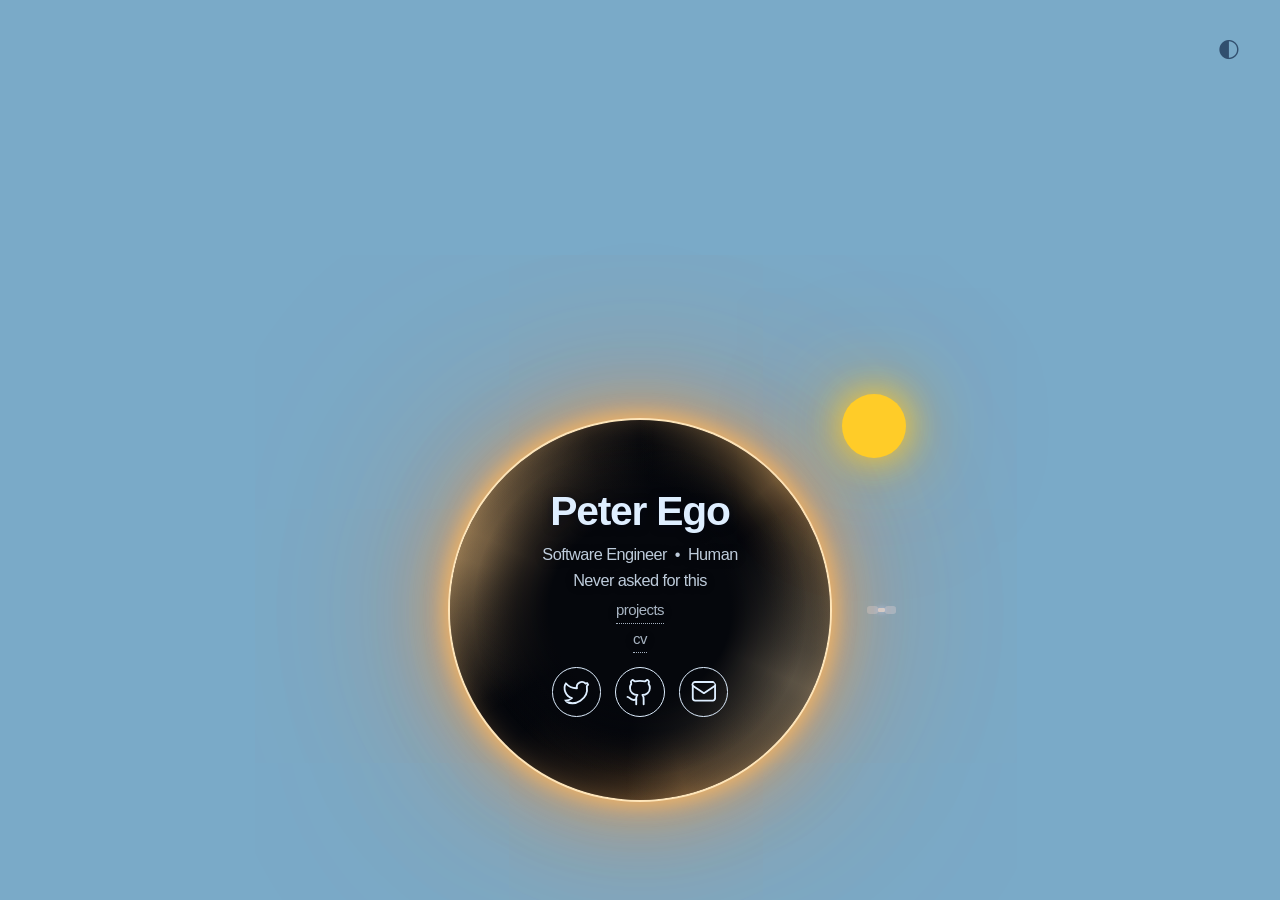
==== commit 2ef74b29: "add cv page, rename to Peter Ego Also names Swift across the projects pages, stops the orbiting sate" ====
--- a/index.html
+++ b/index.html
@@ -2,10 +2,10 @@
 <html lang="en" class="landing" data-theme="dark">
     <head>
         <meta charset="utf-8" />
-        <title>Pyotr Void — Software Engineer</title>
+        <title>Peter Ego — Software Engineer</title>
         <meta
             name="description"
-            content="Personal website of Pyotr Void, Software Engineer"
+            content="Personal website of Peter Ego, Software Engineer"
         />
         <meta name="viewport" content="width=device-width, initial-scale=1" />
         <meta name="color-scheme" content="dark light" />
@@ -13,8 +13,8 @@
         <!-- Open Graph -->
         <meta property="og:type" content="website" />
         <meta property="og:url" content="https://ptrpl4.page/" />
-        <meta property="og:title" content="Pyotr Void — Software Engineer" />
-        <meta property="og:description" content="Personal website of Pyotr Void, Software Engineer" />
+        <meta property="og:title" content="Peter Ego — Software Engineer" />
+        <meta property="og:description" content="Personal website of Peter Ego, Software Engineer" />
         <meta property="og:image" content="https://ptrpl4.page/assets/favicons/web-app-manifest-512x512.png" />
         <meta name="twitter:card" content="summary" />
         <meta name="twitter:creator" content="@ptrpl4" />
@@ -43,12 +43,15 @@
 
             <div class="circle">
                 <header id="header">
-                    <h1>Pyotr Void</h1>
+                    <h1>Peter Ego</h1>
                     <p class="tagline">
                         Software Engineer &nbsp;&bull;&nbsp; Human<br>
                         Never asked for this
                     </p>
-                    <a class="page-links" href="/projects/">projects</a>
+                    <div class="page-links-row">
+                        <a class="page-links" href="/projects/">projects</a>
+                        <a class="page-links" href="/cv/">cv</a>
+                    </div>
 
                     <nav aria-label="Social media links">
                         <!-- role="list" because the reset sets `list-style: none`,
@@ -91,7 +94,8 @@
                                 </a>
                             </li>
                             <li>
-                                <a href="&#109;&#97;&#105;&#108;&#116;&#111;&#58;&#112;&#116;&#114;&#112;&#108;&#52;&#64;&#105;&#99;&#108;&#111;&#117;&#100;&#46;&#99;&#111;&#109;" aria-label="Email">
+                                <!-- @ encoded so a plain address regex misses it; see /cv/ -->
+                                <a href="mailto:inbox&#64;ptrpl4.page" aria-label="Email">
                                     <svg
                                         aria-hidden="true"
                                         viewBox="0 0 24 24"
--- a/assets/css/main.css
+++ b/assets/css/main.css
@@ -29,9 +29,9 @@
 [data-theme="light"] {
     --bg: #8ab6d0;
     --fg: #0a1828;
-    --circle-bg: #1c4e8c;
-    --circle-fg: #0a1828;
-    --circle-shadow: 0 0 14px 5px rgba(80, 135, 180, 0.5), 0 0 80px rgba(55, 105, 155, 0.38), 0 0 160px rgba(40, 85, 135, 0.2), 0 30px 60px rgba(55, 100, 150, 0.28), inset 0 45px 40px -15px rgba(255, 250, 200, 0.2), inset 0 -65px 55px -10px rgba(0, 4, 25, 0.6), inset 0 0 25px rgba(50, 100, 200, 0.12);
+    --circle-bg: #05070c;
+    --circle-fg: #deeeff;
+    --circle-shadow: 0 0 0 2px rgba(255, 232, 190, 0.95), 0 0 20px 6px rgba(255, 188, 98, 0.8), 0 0 60px 16px rgba(255, 150, 52, 0.45), 0 0 140px 34px rgba(255, 128, 30, 0.25), 0 0 260px 70px rgba(255, 110, 20, 0.1), inset 0 0 28px rgba(255, 186, 110, 0.28);
     --icon-hover-bg: rgba(255, 255, 255, 0.12);
     --icon-active-bg: rgba(255, 255, 255, 0.24);
     --border-subtle: rgba(26, 48, 80, 0.12);
@@ -80,11 +80,19 @@
 /* Centring is opt-in: a flex item taller than an align-items:center container
    overflows above it, at a negative scroll offset, unreachable. A page that
    forgets this class should merely fail to centre. */
+/* overflow: hidden clips nothing visible -- anything past the viewport box is
+   off-screen already. It exists to stop the orbiting satellite making the page
+   scrollable: it clears .space by 50px at the bottom and comes within ~1px of
+   the right edge at 320px, and the two scrollbars then trigger each other, each
+   one stealing the axis the other needs. The width change drags the fixed
+   #theme-toggle sideways. A fixed-size centred scene should not scroll anyway.
+   Propagates to the viewport, since html keeps overflow: visible. */
 html.landing body {
     height: 100%;
     display: flex;
     align-items: center;
     justify-content: center;
+    overflow: hidden;
 }
 
 ol,
@@ -139,7 +147,10 @@
     animation: fadeIn 0.6s ease forwards;
 }
 
-/* Circle (Earth) — the page's one solid object; clouds come from ::before */
+/* The page's one solid object. Earth in dark; in light it is a black hole —
+   same box, different paint. ::before carries the cloud deck or the accretion
+   ring. Whatever goes there must stay dark behind the middle: #header sits in
+   it, and verify-docs.js only ever sees the flat --circle-bg. */
 .circle {
     position: absolute;
     left: 50%;
@@ -207,6 +218,14 @@
         0 0 5px 1px rgba(160, 200, 255, 0.8),
         -9px 0 0 2px rgba(170, 195, 220, 0.75),
         9px 0 0 2px rgba(170, 195, 220, 0.75);
+}
+
+/* Rests on a full turn, so reduced-motion's 0.01ms duration leaves the vortex
+   exactly where it started rather than mid-sweep. */
+@keyframes vortex {
+    to {
+        transform: rotate(1turn);
+    }
 }
 
 @keyframes orbit-sat {
@@ -252,14 +271,20 @@
     100% { opacity: 0; transform: translate(-310px, 225px); }
 }
 
-/* Clouds — full coverage cloud deck with variation so it reads as texture not flat */
-.circle::before {
+/* Geometry only, shared. In dark ::after gets no background, so it is an empty
+   box that paints nothing; the theme rules below supply the paint. */
+.circle::before,
+.circle::after {
     content: '';
     position: absolute;
     inset: 0;
     border-radius: 50%;
     z-index: -1;
     pointer-events: none;
+}
+
+/* Clouds — full coverage cloud deck with variation so it reads as texture not flat */
+.circle::before {
     background:
         radial-gradient(ellipse 85% 45% at 30% 28%, rgba(210, 220, 235, 0.42) 30%, transparent 80%),
         radial-gradient(ellipse 75% 40% at 72% 22%, rgba(210, 220, 235, 0.38) 30%, transparent 80%),
@@ -269,14 +294,36 @@
         radial-gradient(ellipse 95% 95% at 50% 50%, rgba(200, 215, 230, 0.18) 0%, transparent 100%);
 }
 
+/* Light: no clouds and no rings — a vortex. Two conic layers turning the same
+   way at different rates, which is how a real accretion disc moves: the inner
+   material laps the outer. The shear between them reads as spiral arms rather
+   than the spokes a single rotating conic would give.
+
+   Each layer opens with an opaque var(--circle-bg) disc, so the arms are erased
+   from the middle and #header keeps a flat backing.
+
+   closest-side, not the default farthest-corner: the box is square, so the
+   corner is the radius x sqrt(2) and every percentage silently meant 1.41 times
+   less than it read. 46% was 65% of the radius. Sized this way the numbers mean
+   fractions of the disc, which is the only reading under which they can be
+   sanity-checked against where #header actually sits. */
 [data-theme="light"] .circle::before {
     background:
-        radial-gradient(ellipse 85% 45% at 30% 28%, rgba(255, 255, 255, 0.55) 30%, transparent 80%),
-        radial-gradient(ellipse 75% 40% at 72% 22%, rgba(255, 255, 255, 0.50) 30%, transparent 80%),
-        radial-gradient(ellipse 80% 42% at 55% 65%, rgba(255, 255, 255, 0.52) 30%, transparent 80%),
-        radial-gradient(ellipse 65% 35% at 18% 62%, rgba(255, 255, 255, 0.45) 30%, transparent 80%),
-        radial-gradient(ellipse 70% 38% at 82% 60%, rgba(255, 255, 255, 0.48) 30%, transparent 80%),
-        radial-gradient(ellipse 95% 95% at 50% 50%, rgba(255, 255, 255, 0.22) 0%, transparent 100%);
+        radial-gradient(circle closest-side at 50% 50%, var(--circle-bg) 65%, transparent 110%),
+        conic-gradient(from 0deg at 50% 50%,
+            transparent 0deg, rgba(255, 198, 116, 0.5) 46deg, transparent 104deg,
+            transparent 120deg, rgba(255, 174, 84, 0.42) 166deg, transparent 224deg,
+            transparent 240deg, rgba(255, 210, 140, 0.46) 286deg, transparent 344deg);
+    animation: vortex 60s linear infinite;
+}
+
+[data-theme="light"] .circle::after {
+    background:
+        radial-gradient(circle closest-side at 50% 50%, var(--circle-bg) 48%, transparent 88%),
+        conic-gradient(from 55deg at 50% 50%,
+            transparent 0deg, rgba(255, 226, 176, 0.34) 60deg, transparent 130deg,
+            transparent 180deg, rgba(255, 200, 130, 0.3) 240deg, transparent 310deg);
+    animation: vortex 34s linear infinite;
 }
 
 /*
@@ -344,10 +391,6 @@
     text-shadow: 0 1px 10px rgba(0, 8, 24, 0.6);
 }
 
-[data-theme="light"] #header {
-    text-shadow: 0 1px 8px rgba(255, 255, 255, 0.7);
-}
-
 #header h1 {
     font-size: 1.8em;
     font-weight: 700;
@@ -359,14 +402,26 @@
     font-size: 0.72em;
     font-weight: 400;
     margin: 0.6em 0 0.2em;
-    opacity: 0.65;
+    opacity: 0.85;
     line-height: 1.6;
 }
 
+/* Stacked, so the block's outer spacing lives here — and the font-size with it.
+   Left on the links, these margins would resolve against #header's inherited
+   1.4167rem instead of the link's 0.66em of it, and come out 1.52x larger.
+   align-items: center is load-bearing: the column default is stretch, which
+   would run each dotted underline the full width of the header. */
+#header .page-links-row {
+    display: flex;
+    flex-direction: column;
+    align-items: center;
+    font-size: 0.66em;
+    gap: 0.15em;
+    margin: 0.2em 0 0.8em;
+}
+
 #header .page-links {
-    font-size: 0.66em;
-    margin: 0.2em 0 0.8em;
-    opacity: 0.55;
+    opacity: 0.75;
     border-bottom: dotted 1px currentColor;
     display: inline-block;
 }
@@ -377,7 +432,7 @@
 }
 
 /* Same id-specificity problem as #theme-toggle below: the generic
-   a:focus-visible is (0,1,1) and loses to the 0.55 above, dimming the ring. */
+   a:focus-visible is (0,1,1) and loses to the 0.75 above, dimming the ring. */
 #header .page-links:focus-visible {
     opacity: 1;
 }
@@ -429,7 +484,8 @@
    pages, so navigating between them does not shift the measure. */
 #page,
 .app-page,
-.legal-page {
+.legal-page,
+.cv-page {
     max-width: 32em;
     margin: 0 auto;
     padding: 3em 2em 4em;
@@ -447,18 +503,18 @@
 }
 
 /* In the bar the toggle is a flex item, not pinned to the viewport corner.
-   index.html and 404.html have no bar and keep the fixed default below —
-   including its lighter 0.45, which suits a glyph floating over the scene but
-   not one sitting in a row of text. */
+   index.html and 404.html have no bar and keep the fixed default below.
+   Position only: the fade is 0.75 everywhere since 0.45 composited to
+   2.00-2.74:1, under the 3:1 floor a control has to clear. */
 .page-bar #theme-toggle {
     position: static;
-    opacity: 0.75;
 }
 
 /* One heading size for every text page */
 #page header h1,
 .app-page h1,
-.legal-page h1 {
+.legal-page h1,
+.cv-page h1 {
     font-size: 1.9em;
     font-weight: 700;
     letter-spacing: -0.03em;
@@ -470,11 +526,25 @@
     text-align: center;
 }
 
-/* Under the name: the <h1> is a block, so the badge starts its own line. Beside
-   it needed absolute positioning and overflowed a 320px viewport. */
+/* Last in .app-title: the <h1> and the icon above it are both blocks, so the
+   badge starts its own line. Beside the name it needed absolute positioning and
+   overflowed a 320px viewport. */
 .app-title .badge {
     display: inline-block;
     margin-top: 0.9em;
+}
+
+/* Between the name and the badge, inside .app-title. The artwork is a macOS
+   squircle with the shape and its ~10% transparent margin baked into the alpha —
+   no border-radius, no background. Shipped at 2x; the attributes reserve the box
+   before it loads. min(), not a flat 256px: the column is 245px wide at the
+   320px floor, so a fixed width would overflow it. Not max-width — there is
+   exactly one of those in this file and verify-docs.js counts them. */
+.app-icon {
+    display: block;
+    width: min(256px, 100%);
+    height: auto;
+    margin: 1em auto 0;
 }
 
 /* Two tiers and no others: 0.85 for body copy, 0.75 for secondary. 0.75 is the
@@ -617,6 +687,108 @@
 
 .legal-page a.inline:hover {
     border-color: transparent;
+}
+
+/* CV — /cv/. Same 32em column and heading size as every other text page; the
+   rules below are the entry list only. Two tiers, 0.85 and 0.75, like .legal-page. */
+.cv-page .cv-role {
+    font-size: 0.82em;
+    opacity: 0.85;
+    margin-top: 0.4em;
+}
+
+/* Pushed to the far end of the contact row. `auto` rather than a fixed offset,
+   so when .cv-contact wraps the clock simply starts its own line. Tabular figures
+   because it is flush right: proportional digits are unequal widths, so 11:11 and
+   00:08 would shift the whole string sideways as the minute ticks over. */
+#cv-clock {
+    margin-left: auto;
+    font-variant-numeric: tabular-nums;
+}
+
+/* Wraps to one link per line under ~360px rather than overflowing the column. */
+.cv-page .cv-contact {
+    display: flex;
+    flex-wrap: wrap;
+    gap: 0.2em 1em;
+    font-size: 0.68em;
+    opacity: 0.75;
+    margin-top: 0.8em;
+}
+
+.cv-section {
+    margin-top: 2.1em;
+}
+
+.cv-section h2 {
+    font-size: 0.72em;
+    font-weight: 600;
+    text-transform: uppercase;
+    letter-spacing: 0.1em;
+    opacity: 0.75;
+    padding-bottom: 0.6em;
+    border-bottom: solid 1px var(--border-subtle);
+}
+
+.cv-entry {
+    margin-top: 1.4em;
+}
+
+.cv-entry h3 {
+    font-size: 0.9em;
+    font-weight: 600;
+    line-height: 1.4;
+}
+
+/* Follows .cv-desc now, not the heading, so it needs a real gap. */
+.cv-entry .cv-meta {
+    font-size: 0.72em;
+    opacity: 0.75;
+    margin-top: 0.4em;
+}
+
+/* Weight, not colour: .cv-meta is already at the 0.75 floor, and a child cannot
+   brighten past a parent's opacity layer. */
+.cv-lang {
+    font-weight: 600;
+}
+
+/* Rides on the same line as the app name, so it has to shed the h3's size and
+   weight. */
+.cv-entry .cv-store {
+    margin-left: 0.7em;
+    font-size: 0.8em;
+    font-weight: 400;
+}
+
+.cv-desc {
+    font-size: 0.78em;
+    opacity: 0.85;
+    line-height: 1.6;
+    margin-top: 0.3em;
+}
+
+/* The reset sets `list-style: none` on every ul; restoring a real marker here
+   also restores the list semantics Safari drops from an unmarkered list. */
+.cv-bullets {
+    list-style: disc;
+    padding-left: 1.1em;
+    margin-top: 0.5em;
+}
+
+.cv-bullets li {
+    font-size: 0.78em;
+    opacity: 0.85;
+    line-height: 1.6;
+    margin-top: 0.3em;
+}
+
+/* Points on to /projects/. Inside a section rather than between two, so it
+   takes the entry gap. */
+.cv-more {
+    font-size: 0.72em;
+    opacity: 0.75;
+    margin-top: 1.4em;
 }
 
 /* Projects list — page-local, but cached with everything else. */
@@ -752,7 +924,7 @@
     cursor: pointer;
     color: var(--fg);
     font-size: 1.1em;
-    opacity: 0.45;
+    opacity: 0.75;
     padding: 0.2em;
     line-height: 1;
     transition: opacity var(--animation-duration) ease;
@@ -763,9 +935,10 @@
     opacity: 0.9;
 }
 
-/* opacity composites the outline too, so the generic ring would draw at 0.45 —
-   about 2:1, under the 3:1 floor for focus indicators. Must carry the id to
-   outrank `.page-bar #theme-toggle`. */
+/* opacity composites the outline too, so the generic ring would draw at the
+   toggle's own 0.75 — 3.41:1 on the light landing page, clearing the 3:1 floor
+   for focus indicators by almost nothing. Carries the id to outrank
+   `#theme-toggle` (1,0,0); the .page-bar rule sets no opacity to fight. */
 #theme-toggle:focus-visible {
     opacity: 1;
 }
@@ -823,13 +996,15 @@
 
     #page,
     .app-page,
-    .legal-page {
+    .legal-page,
+    .cv-page {
         padding: 2.5em 1.5em 3em;
     }
 
     #page header h1,
     .app-page h1,
-    .legal-page h1 {
+    .legal-page h1,
+    .cv-page h1 {
         font-size: 1.5em;
     }
 
@@ -886,3 +1061,81 @@
         left: 81.67%; /* 245/300 */
     }
 }
+
+/* Print — the page saves as a PDF through the browser's own dialog, so this is
+   the whole export path. Every screen rule above is behind `@media screen`, so
+   none of the breakpoints apply here. */
+@media print {
+    /* Neither palette survives: browsers omit background colours when printing,
+       which would leave light --fg on the paper's white. Same selector shapes as
+       the declarations above, so no specificity tie. */
+    :root,
+    [data-theme="dark"],
+    [data-theme="light"] {
+        --bg: #fff;
+        --fg: #000;
+        --border-subtle: rgba(0, 0, 0, 0.25);
+    }
+
+    @page {
+        margin: 15mm;
+    }
+
+    /* pt is correct here and wrong on screen: paper has no reader font-size
+       setting to inherit, and 1.4167rem is display size on a sheet. */
+    body {
+        font-size: 11pt;
+        font-weight: 400;
+        line-height: 1.5;
+        min-width: 0;
+    }
+
+    .cv-page {
+        max-width: none;
+        padding: 0;
+        animation: none;
+    }
+
+    /* A back link and a theme toggle mean nothing on paper. */
+    .page-bar {
+        display: none;
+    }
+
+    /* fadeIn ends at opacity 1, but an interrupted print would capture it
+       mid-fade. */
+    *,
+    *::before,
+    *::after {
+        animation: none !important;
+        transition: none !important;
+    }
+
+    .cv-entry,
+    .cv-section {
+        break-inside: avoid;
+    }
+
+    /* A clock is wrong the moment the sheet leaves the printer. */
+    #cv-clock {
+        display: none;
+    }
+
+    /* Off-site targets are lost when the page becomes paper. .cv-store, not
+       .cv-entry a: the only other external link in an entry is Full history's,
+       and the contact row prints that URL already. */
+    .cv-page .cv-contact a[href^="http"]::after,
+    .cv-page .cv-store::after {
+        content: " (" attr(href) ")";
+        font-size: 0.85em;
+        opacity: 0.75;
+    }
+
+    /* Separate rule, because the content differs: attr(href) here would print
+       the mailto: whole, subject parameter and percent-escapes included, and
+       print /projects/ as a root-relative path no reader can use. */
+    .cv-page a[data-print]::after {
+        content: " (" attr(data-print) ")";
+        font-size: 0.85em;
+        opacity: 0.75;
+    }
+}
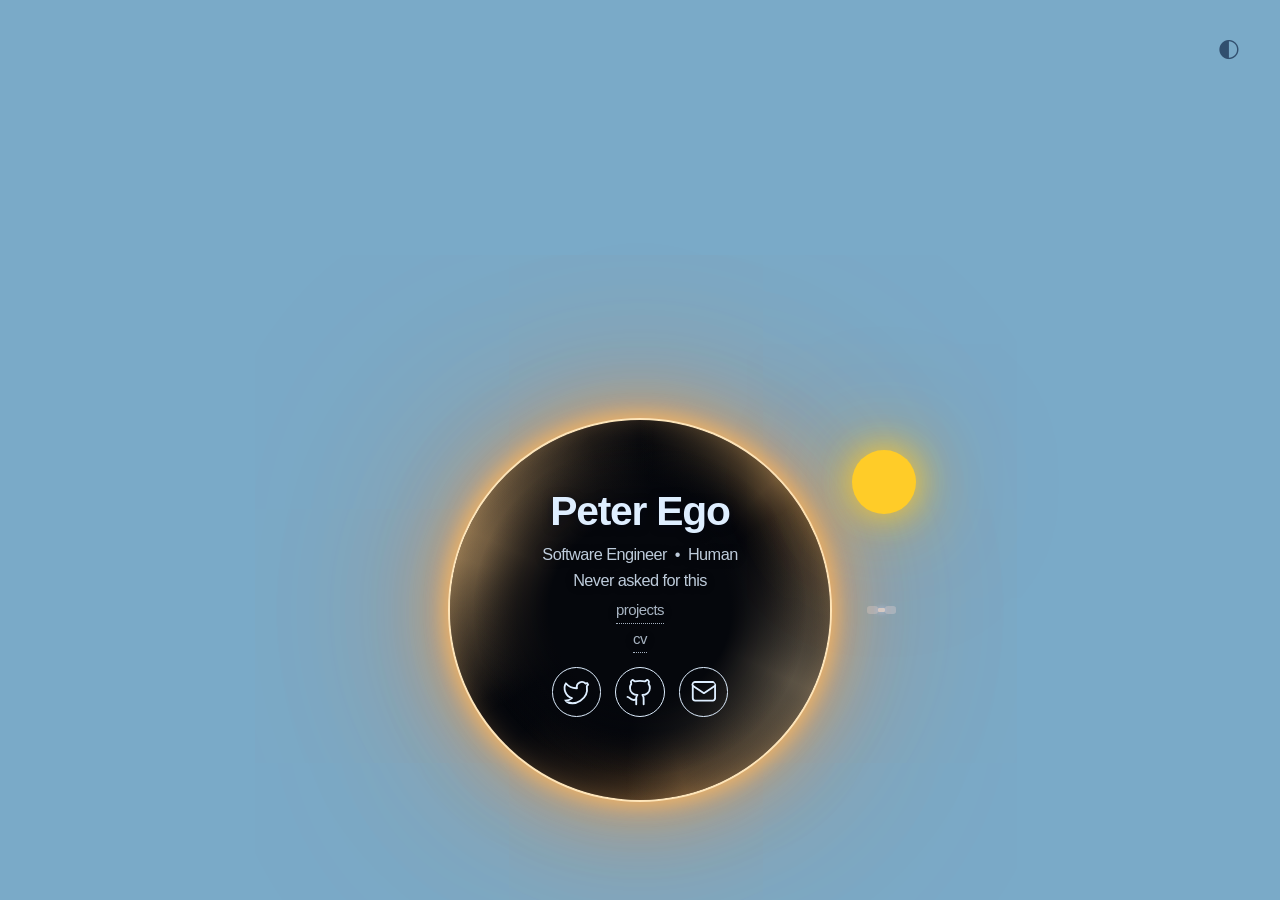
==== commit bc91ed3d: "add structured data, og image metadata, speculation rules, view transitions Applies the platform-fea" ====
--- a/index.html
+++ b/index.html
@@ -16,6 +16,9 @@
         <meta property="og:title" content="Peter Ego — Software Engineer" />
         <meta property="og:description" content="Personal website of Peter Ego, Software Engineer" />
         <meta property="og:image" content="https://ptrpl4.page/assets/favicons/web-app-manifest-512x512.png" />
+        <meta property="og:image:width" content="512" />
+        <meta property="og:image:height" content="512" />
+        <meta property="og:image:alt" content="A dark planet with a crescent moon" />
         <meta name="twitter:card" content="summary" />
         <meta name="twitter:creator" content="@ptrpl4" />
 
@@ -26,6 +29,37 @@
         <link rel="manifest" href="/assets/favicons/site.webmanifest" />
 
         <link rel="canonical" href="https://ptrpl4.page/" />
+
+        <!-- Structured data. Inert: a JSON block, not a script that runs. -->
+        <script type="application/ld+json">
+        {
+            "@context": "https://schema.org",
+            "@type": "ProfilePage",
+            "url": "https://ptrpl4.page/",
+            "mainEntity": {
+                "@type": "Person",
+                "name": "Peter Ego",
+                "jobTitle": "Software Engineer",
+                "url": "https://ptrpl4.page/",
+                "sameAs": [
+                    "https://github.com/ptrpl4",
+                    "https://twitter.com/ptrpl4",
+                    "https://www.linkedin.com/in/petreg/",
+                    "https://t.me/ptrpl4"
+                ]
+            }
+        }
+        </script>
+
+        <!-- Same-origin links prerender on hover. /projects/ is only prefetched:
+             prerendering it would spend a GitHub API call (60/h per IP) on
+             every hover, clicked or not. Unsupported browsers ignore this. -->
+        <script type="speculationrules">
+        {
+            "prerender": [{ "where": { "and": [{ "href_matches": "/*" }, { "not": { "href_matches": "/projects/" } }] }, "eagerness": "moderate" }],
+            "prefetch": [{ "where": { "href_matches": "/projects/" }, "eagerness": "moderate" }]
+        }
+        </script>
 
         <link rel="stylesheet" href="/assets/css/main.css" />
 
--- a/assets/css/main.css
+++ b/assets/css/main.css
@@ -550,7 +550,7 @@
 /* Two tiers and no others: 0.85 for body copy, 0.75 for secondary. 0.75 is the
    floor — below it the composite drops under 4.5:1 against either --bg. Size,
    weight, case and letter-spacing carry hierarchy instead. */
-.app-page .desc {
+.app-page .app-desc {
     font-size: 0.82em;
     opacity: 0.75;
     margin-top: 1em;
@@ -655,10 +655,6 @@
 }
 
 /* Privacy policy — /projects/<app>/privacy/ */
-.legal-page {
-    text-align: left;
-}
-
 .legal-page .meta {
     font-size: 0.68em;
     opacity: 0.75;
@@ -691,29 +687,32 @@
 
 /* CV — /cv/. Same 32em column and heading size as every other text page; the
    rules below are the entry list only. Two tiers, 0.85 and 0.75, like .legal-page. */
-.cv-page .cv-role {
+/* No margin-top: it shares the header's row with the <h1> now. */
+.cv-role {
     font-size: 0.82em;
     opacity: 0.85;
-    margin-top: 0.4em;
 }
 
 /* Pushed to the far end of the contact row. `auto` rather than a fixed offset,
-   so when .cv-contact wraps the clock simply starts its own line. Tabular figures
-   because it is flush right: proportional digits are unequal widths, so 11:11 and
-   00:08 would shift the whole string sideways as the minute ticks over. */
+   so the clock simply starts its own line when the row wraps. Tabular figures
+   because it is flush right: proportional digits are unequal widths, so 11:11
+   and 00:08 would shift the whole string sideways every minute. */
 #cv-clock {
     margin-left: auto;
     font-variant-numeric: tabular-nums;
 }
 
-/* Wraps to one link per line under ~360px rather than overflowing the column. */
-.cv-page .cv-contact {
+/* One row: the four links, then the clock at the far end. 0.78em and 0.5em
+   match .cv-bullets, so every section's first line sits at the same size and
+   offset. Wraps to one item per line on a narrow screen rather than
+   overflowing the column. */
+.cv-contact {
     display: flex;
     flex-wrap: wrap;
     gap: 0.2em 1em;
-    font-size: 0.68em;
-    opacity: 0.75;
-    margin-top: 0.8em;
+    font-size: 0.78em;
+    opacity: 0.75;
+    margin-top: 0.5em;
 }
 
 .cv-section {
@@ -740,11 +739,22 @@
     line-height: 1.4;
 }
 
-/* Follows .cv-desc now, not the heading, so it needs a real gap. */
-.cv-entry .cv-meta {
+/* Title row, shared by the page header and each project entry: the name at the
+   left, the qualifier pushed to the far right. space-between rather than
+   margin-left: auto, so when FIGa's four platforms no longer fit beside the
+   name — below roughly 420px — the wrapped line starts at the left edge
+   instead of hanging off the right. */
+.cv-head {
+    display: flex;
+    flex-wrap: wrap;
+    align-items: baseline;
+    justify-content: space-between;
+    gap: 0 1em;
+}
+
+.cv-meta {
     font-size: 0.72em;
     opacity: 0.75;
-    margin-top: 0.4em;
 }
 
 /* Weight, not colour: .cv-meta is already at the 0.75 floor, and a child cannot
@@ -755,17 +765,10 @@
 
 /* Rides on the same line as the app name, so it has to shed the h3's size and
    weight. */
-.cv-entry .cv-store {
+.cv-store {
     margin-left: 0.7em;
     font-size: 0.8em;
     font-weight: 400;
-}
-
-.cv-desc {
-    font-size: 0.78em;
-    opacity: 0.85;
-    line-height: 1.6;
-    margin-top: 0.3em;
 }
 
 /* The reset sets `list-style: none` on every ul; restoring a real marker here
@@ -776,19 +779,14 @@
     margin-top: 0.5em;
 }
 
+/* Body text of a section: the project descriptions and every bullet. One rule
+   because they are the same thing at the same level, and two would drift. */
+.cv-desc,
 .cv-bullets li {
     font-size: 0.78em;
     opacity: 0.85;
     line-height: 1.6;
     margin-top: 0.3em;
-}
-
-/* Points on to /projects/. Inside a section rather than between two, so it
-   takes the entry gap. */
-.cv-more {
-    font-size: 0.72em;
-    opacity: 0.75;
-    margin-top: 1.4em;
 }
 
 /* Projects list — page-local, but cached with everything else. */
@@ -941,6 +939,15 @@
    `#theme-toggle` (1,0,0); the .page-bar rule sets no opacity to fight. */
 #theme-toggle:focus-visible {
     opacity: 1;
+}
+
+/* Cross-fade between pages, same-origin only. Behind no-preference rather than
+   relying on the reduced-motion block below, which does not reach the
+   ::view-transition pseudo-elements' default animation. */
+@media (prefers-reduced-motion: no-preference) {
+    @view-transition {
+        navigation: auto;
+    }
 }
 
 /* Every animation ends on its resting frame, so collapsing durations degrades
@@ -1121,8 +1128,8 @@
     }
 
     /* Off-site targets are lost when the page becomes paper. .cv-store, not
-       .cv-entry a: the only other external link in an entry is Full history's,
-       and the contact row prints that URL already. */
+       .cv-entry a: the project names link to this same site, and printing a
+       path no reader can type helps nobody. */
     .cv-page .cv-contact a[href^="http"]::after,
     .cv-page .cv-store::after {
         content: " (" attr(href) ")";
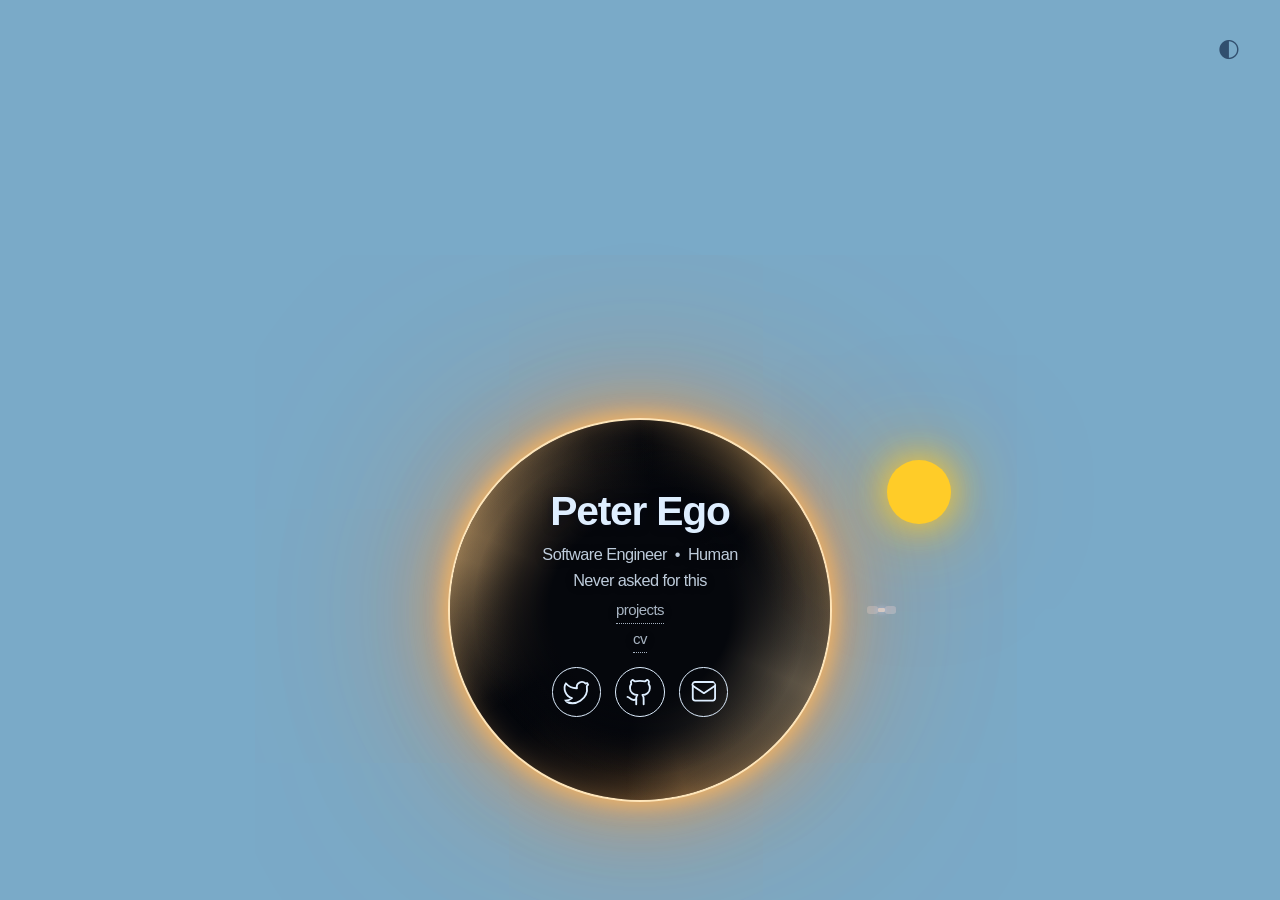
==== commit 26e79829: "fix prerender activation: no theme fade, no sky reroll, intros wait Review follow-up. - html.prerend" ====
--- a/index.html
+++ b/index.html
@@ -30,7 +30,8 @@
 
         <link rel="canonical" href="https://ptrpl4.page/" />
 
-        <!-- Structured data. Inert: a JSON block, not a script that runs. -->
+        <!-- Structured data. Inert: a JSON block, not a script that runs. The one
+             full Person; other pages refer to it by @id. -->
         <script type="application/ld+json">
         {
             "@context": "https://schema.org",
@@ -38,6 +39,7 @@
             "url": "https://ptrpl4.page/",
             "mainEntity": {
                 "@type": "Person",
+                "@id": "https://ptrpl4.page/#me",
                 "name": "Peter Ego",
                 "jobTitle": "Software Engineer",
                 "url": "https://ptrpl4.page/",
@@ -48,16 +50,6 @@
                     "https://t.me/ptrpl4"
                 ]
             }
-        }
-        </script>
-
-        <!-- Same-origin links prerender on hover. /projects/ is only prefetched:
-             prerendering it would spend a GitHub API call (60/h per IP) on
-             every hover, clicked or not. Unsupported browsers ignore this. -->
-        <script type="speculationrules">
-        {
-            "prerender": [{ "where": { "and": [{ "href_matches": "/*" }, { "not": { "href_matches": "/projects/" } }] }, "eagerness": "moderate" }],
-            "prefetch": [{ "where": { "href_matches": "/projects/" }, "eagerness": "moderate" }]
         }
         </script>
 
--- a/assets/css/main.css
+++ b/assets/css/main.css
@@ -941,6 +941,16 @@
     opacity: 1;
 }
 
+/* Set by theme.js only while a speculation rule prerenders the page; see the
+   comment there. Paused, not removed, so each animation resumes from its first
+   frame on activation. */
+html.prerendering *,
+html.prerendering *::before,
+html.prerendering *::after {
+    animation-play-state: paused !important;
+    transition: none !important;
+}
+
 /* Cross-fade between pages, same-origin only. Behind no-preference rather than
    relying on the reduced-motion block below, which does not reach the
    ::view-transition pseudo-elements' default animation. */
